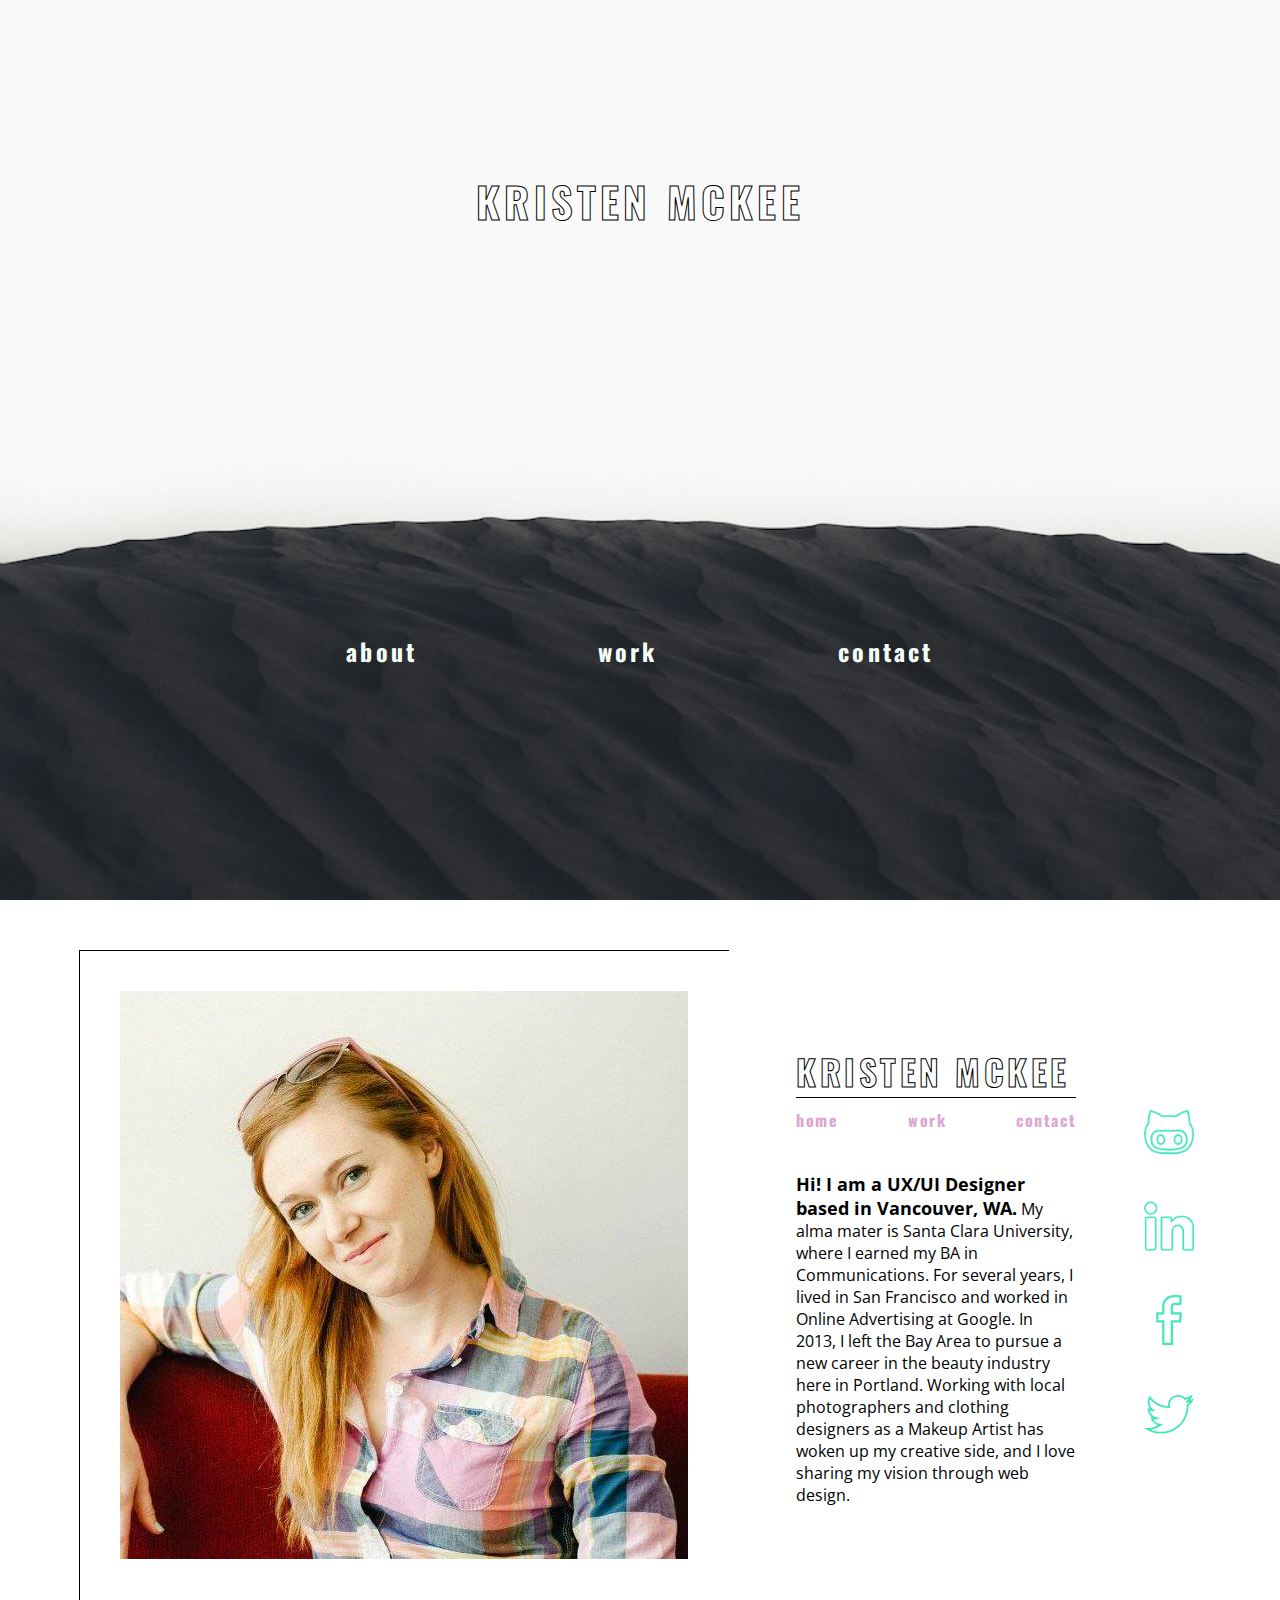
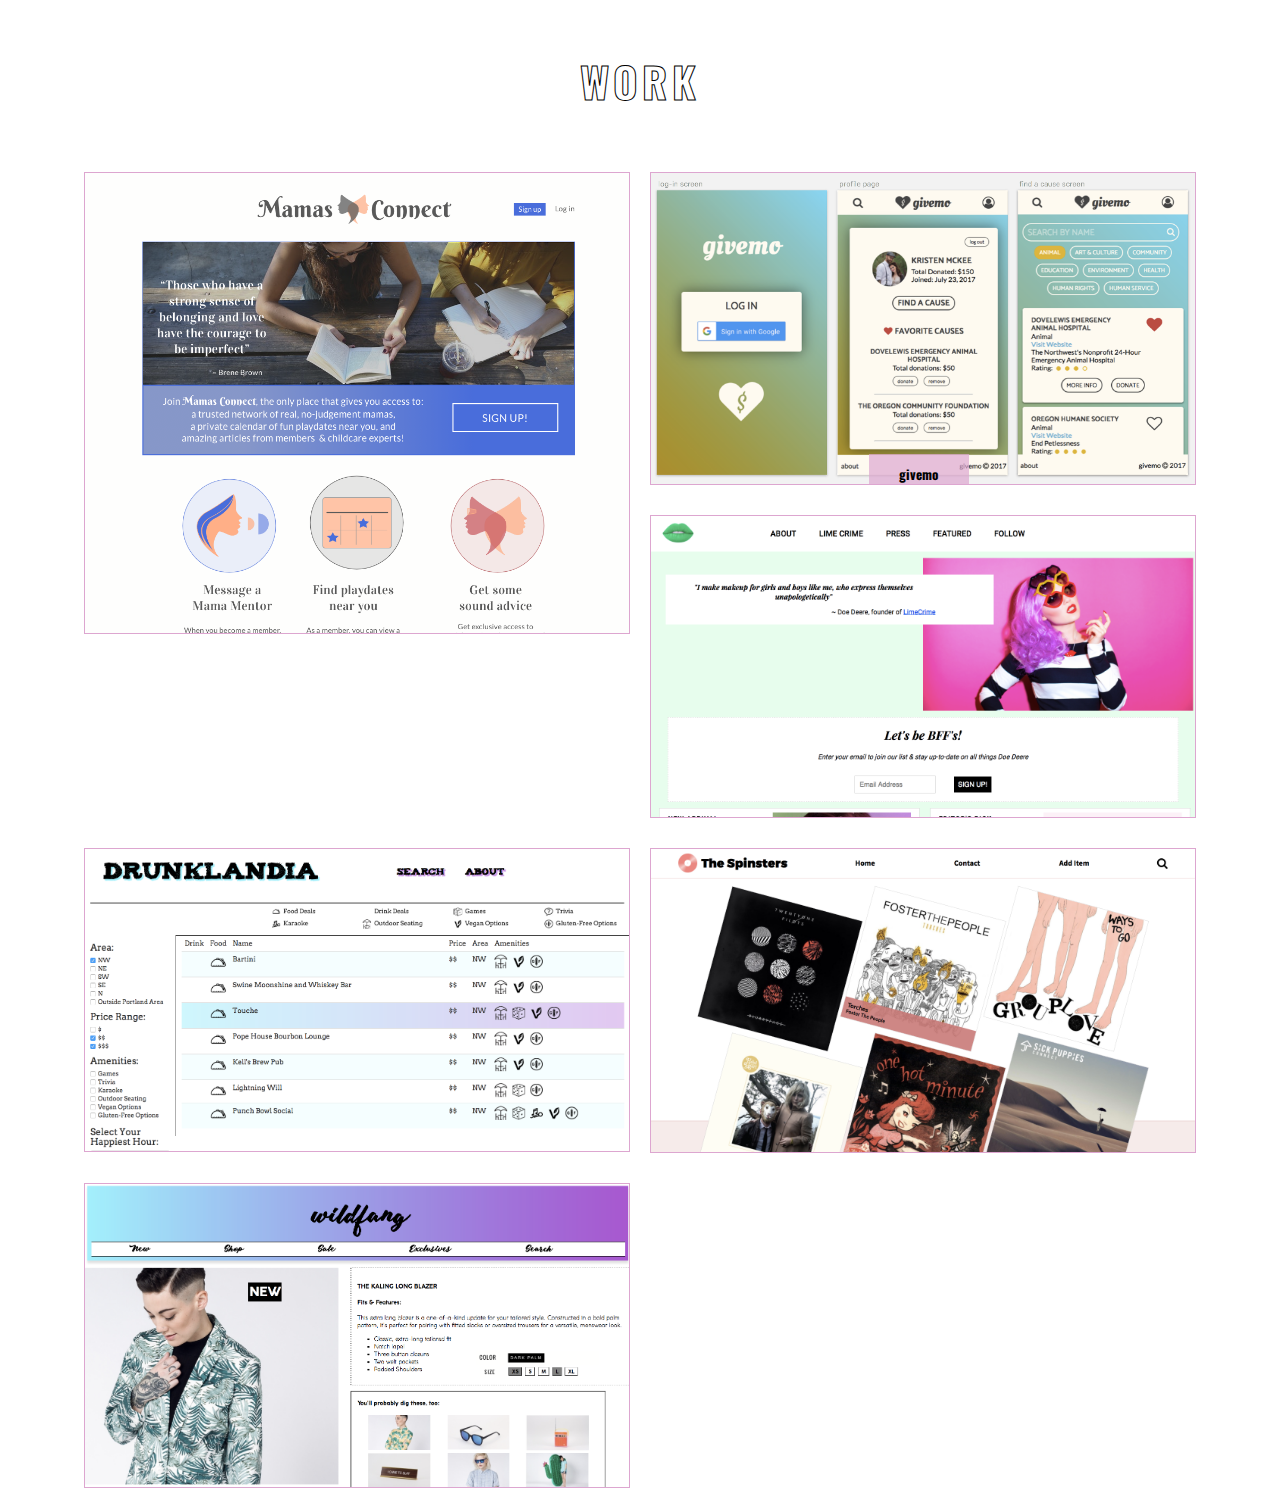
==== index.html @ f84fd9f2 "finish styling home and about pages" ====
<!DOCTYPE html>
<html>
  <head>
    <meta charset="utf-8">
    <title>Design Portfolio by Kristen McKee</title>
    <link href="https://fonts.googleapis.com/css?family=Open+Sans:300,400,700|Oswald:300,400,700" rel="stylesheet">
    <link rel="stylesheet" href="css/output.css" type="text/css" />
    <script src="js/jquery-3.2.1.js"></script>
    <script src="js/scripts.js"></script>
  </head>
  <body>
    <header>
      <h1><a href="top">Kristen McKee</a></h1>
      <div class="navbar">
        <ul>
          <li><h2><a href="#top">about</a></h2></li>
          <li><h2><a href="#middle">work</a></h2></li>
          <li><h2><a href="#bottom">contact</a></h2></li>
        </ul>
      </div>
    </header>
    <div id="top" class="about">
      <div class="profile-image">
        <img src="img/profile-google.jpg" alt="photo of kristen mckee">
        <!-- <div class="title">
          <h3>Front-end Developer &amp; Web Designer</h3>
          <img src="img/location.png" alt="location icon">
          <h3>Porland, OR</h3>
        </div> -->
      </div>
      <div class="about-info">
        <h2>Kristen McKee</h2>
        <div class="links">
          <ul>
            <li><h4>home</h4></li>
            <li><h4><a href="#middle">work</a></h4></li>
            <li><h4><a href="#bottom">contact</a></h4></li>
          </ul>
        </div>
        <p><span id="intro">Hi! I am a UX/UI Designer based in Vancouver, WA.</span> My alma mater is Santa Clara University, where I earned my BA in Communications. For several years, I lived in San Francisco and worked in Online Advertising at Google. In 2013, I left the Bay Area to pursue a new career in the beauty industry here in Portland. Working with local photographers and clothing designers as a Makeup Artist has woken up my creative side, and I love sharing my vision through web design.</p>
      </div>
      <div class="social-icons">
        <a href="https://github.com/kristendynamite"><img src="img/github.png" alt="github icon"></a>
        <a href="https://linkedin.com/in/kristendynamite"><img src="img/linkedin.png" alt="linkedin icon"></a>
        <a href="https://www.facebook.com/KristenAMcKee"><img src="img/facebook.svg" alt="facebook icon">
        <a href="https://twitter.com/kristendynamite"><img src="img/twitter.svg" alt="twitter icon">
      </div>
    </div>

    <div id="middle" class="work">
      <h2><a href="#">Work</a></h2>
      <div class="cards">
        <div class="card mc">
          <div class="card-image">
            <img src="img/mc-home-notloggedin.png" alt="">
          </div>
          <div class="card-tags">
          </div>
          <!-- <div class="card-header">
            Mamas Connect
          </div>
          <div class="card-copy">
            <p>Design for a website that connects moms in Portland and allows them to message, access calendars, and read blog posts</p>
          </div> -->
        </div>
        <div class="card">
          <div class="card-image">
            <img src="img/givemo-mobile-app.png" alt="">
          </div>
          <div class="card-header">
            <h5>givemo<h5>
          </div>
          <!-- <div class="card-copy">
            <p>An app that allows users to find causes, favorite them, and donate to them quickly and easily</p>
          </div> -->
        </div>
        <div class="card">
          <div class="card-image">
            <img src="img/portfolio-3.png" alt="">
          </div>
          <!-- <div class="card-header">
            Tribute Page
          </div>
          <div class="card-copy">
            <p>Fan page to entrepreneur, Doe Deere. Independent project to practice sass mixins and variables, bourbon, and neat grid</p>
          </div> -->
        </div>

        <div class="card">
          <div class="card-image">
            <img src="img/portfolio-1.png" alt="">
          </div>
          <!-- <div class="card-header">
            Drunklandia
          </div>
          <div class="card-copy">
            <p>Search app that allows Portland locals to find happy hours nearby. Relies on javascript and jquery to allow use to search and filter.</p>
          </div> -->
        </div>
        <div class="card">
          <div class="card-image">
            <img src="img/portfolio-4.png" alt="">
          </div>
          <!-- <div class="card-header">
            Spinsters
          </div>
          <div class="card-copy">
            <p>Album art submission app that practices transforms and animations, javascript, and jquery</p>
          </div> -->
        </div>

        <div class="card">
          <div class="card-image">
            <img src="img/portfolio-5.png" alt="">
          </div>
          <!-- <div class="card-header">
            Wildfang
          </div>
          <div class="card-copy">
            <p>Product page for local clothing company, using absolute/relative positioning, floats, and tables</p>
          </div> -->
        </div>
      </div>
    </div>
  </body>
</html>
---- css/output.css ----
* {
  margin: 0;
  padding: 0;
  box-sizing: border-box; }
  *:after {
    box-sizing: border-box; }
  *:before {
    box-sizing: border-box; }

html, body, .container {
  height: 100%; }

@font-face {
  font-family: 'Red Moon Rising';
  src: url("../fonts/Red-Moon-Rising-3.0tf"); }
h1, h2, h4, h5 {
  font-family: "Oswald", sans-serif; }

h3, p {
  font-family: "Open Sans", sans-serif; }

header {
  background-image: url(../img/sands.jpg);
  background-repeat: no-repeat;
  background-size: cover;
  height: 100vh;
  background-attachment: fixed;
  background-position: center;
  margin: 0;
  display: flex;
  flex-direction: column;
  justify-content: center;
  justify-content: space-around; }
  header h1 {
    align-self: center;
    margin: 0 auto;
    text-align: center;
    color: white;
    -webkit-text-stroke: 1px black;
    -webkit-text-fill-color: white;
    letter-spacing: .1em;
    font-size: 42px;
    text-transform: uppercase; }
    header h1 :hover {
      cursor: pointer;
      -webkit-text-stroke: 2px #47e5bc;
      letter-spacing: .4em;
      transition: ease-in-out 0.5s; }
  header a {
    text-decoration: none;
    color: inherit; }
  header .navbar {
    height: 160px;
    width: 60%;
    margin: 0 auto; }
    header .navbar ul {
      height: 100%;
      list-style: none;
      display: flex;
      align-items: center;
      justify-content: center;
      justify-content: space-around;
      flex-direction: row; }
      header .navbar ul li {
        display: inline-block;
        letter-spacing: .2em;
        position: relative;
        padding: 5px;
        color: mintcream;
        cursor: pointer; }
        header .navbar ul li::before, header .navbar ul li::after {
          position: absolute;
          opacity: 0;
          width: 0%;
          height: 2px;
          content: '';
          background: linear-gradient(to right, turquoise, silver, mistyrose, hotpink);
          transition: all 0.3s; }
        header .navbar ul li::before {
          left: 0px;
          top: 2px; }
        header .navbar ul li::after {
          right: 0px;
          bottom: 0px; }
        header .navbar ul li:hover::before, header .navbar ul li:hover::after {
          opacity: 1;
          width: 100%; }
      header .navbar ul a {
        text-decoration: none;
        color: inherit; }

.about {
  margin-top: 50px;
  display: flex;
  flex-direction: row;
  justify-content: space-around;
  align-items: center; }
  .about .profile-image {
    position: relative;
    margin-left: 50px;
    border-top: 1px solid black;
    border-left: 1px solid black;
    width: 650px;
    height: 650px; }
    .about .profile-image img {
      position: relative;
      left: 40px;
      top: 40px;
      z-index: -1; }
    .about .profile-image .title {
      width: 500px;
      height: 130px;
      background-color: rgba(71, 229, 188, 0.5);
      margin-left: 220px;
      margin-top: -30px;
      display: flex; }
      .about .profile-image .title :first-of-type {
        margin-left: -40px; }
      .about .profile-image .title h3 {
        color: white;
        font-size: 18px;
        font-weight: bold;
        padding-left: 15px;
        padding-top: 15px; }
      .about .profile-image .title img {
        height: 40px; }
  .about .about-info {
    width: 300px;
    padding: 10px; }
    .about .about-info h2 {
      border-bottom: solid 1px black;
      color: white;
      -webkit-text-stroke: 1px black;
      -webkit-text-fill-color: white;
      letter-spacing: .1em;
      font-size: 35px;
      text-transform: uppercase;
      letter-spacing: .1em; }
      .about .about-info h2 :hover {
        cursor: pointer;
        -webkit-text-stroke: 2px #47e5bc;
        letter-spacing: .4em;
        transition: ease-in-out 0.5s; }
      .about .about-info h2 :hover {
        cursor: pointer;
        letter-spacing: .3em;
        transition: ease-in .3s; }
    .about .about-info .links {
      margin: 0 auto; }
      .about .about-info .links ul {
        list-style: none;
        display: flex;
        align-items: flex-start;
        justify-content: center;
        justify-content: space-between;
        flex-direction: row; }
        .about .about-info .links ul li {
          display: inline-block;
          margin: 10px 0;
          letter-spacing: .1em;
          color: #dda6d0;
          position: relative;
          cursor: pointer; }
          .about .about-info .links ul li :hover {
            background-color: #ffe8d1; }
        .about .about-info .links ul a {
          text-decoration: none;
          color: inherit; }
    .about .about-info p {
      margin-top: 30px;
      font-size: 16px; }
      .about .about-info p #intro {
        font-weight: bold;
        font-size: 18px; }

.social-icons {
  display: flex;
  flex-direction: column; }
  .social-icons img {
    width: 50px;
    margin: 20px 0; }

.work {
  display: flex;
  flex-direction: column;
  position: relative;
  background-image: url(../img/sand.jpg);
  background-repeat: no-repeat;
  background-position: center;
  background-size: cover;
  background-attachment: fixed;
  padding-top: 50px;
  padding-bottom: 50px;
  height: 1200px; }
  .work h2 {
    align-self: center;
    margin: 0 auto;
    text-align: center;
    font-size: 42px;
    text-transform: uppercase;
    color: white;
    -webkit-text-stroke: 1px black;
    -webkit-text-fill-color: white;
    letter-spacing: .1em; }
    .work h2 :hover {
      cursor: pointer;
      -webkit-text-stroke: 2px #47e5bc;
      letter-spacing: .4em;
      transition: ease-in-out 0.5s; }
    .work h2 a {
      text-decoration: none;
      color: inherit;
      -webkit-text-stroke: 1px black;
      -webkit-text-fill-color: white; }

.cards {
  width: 90%;
  margin: 30px auto 0; }
  .cards::after {
    clear: both;
    content: "";
    display: block; }
  .cards .card {
    position: relative;
    min-height: 250px;
    max-height: 465px;
    overflow: hidden;
    margin-top: 30px;
    border: 1px solid #dda6d0;
    width: calc(100% - 40px);
    float: left;
    margin-left: 20px; }
    @media screen and (min-width: 768px) {
      .cards .card {
        width: calc(50% - 30px);
        float: left;
        margin-left: 20px; } }
    @media screen and (min-width: 992px) {
      .cards .card {
        width: calc(50% - 30px);
        float: left;
        margin-left: 20px; } }
    .cards .card .card-image img {
      width: 100%;
      display: block; }
    .cards .card .card-header {
      width: 100px;
      padding: 10px 0;
      background-color: rgba(221, 166, 208, 0.7);
      position: absolute;
      bottom: -10px;
      left: 40%; }
      .cards .card .card-header h5 {
        text-align: center; }
  .cards .mc {
    height: 462px; }

/*# sourceMappingURL=output.css.map */
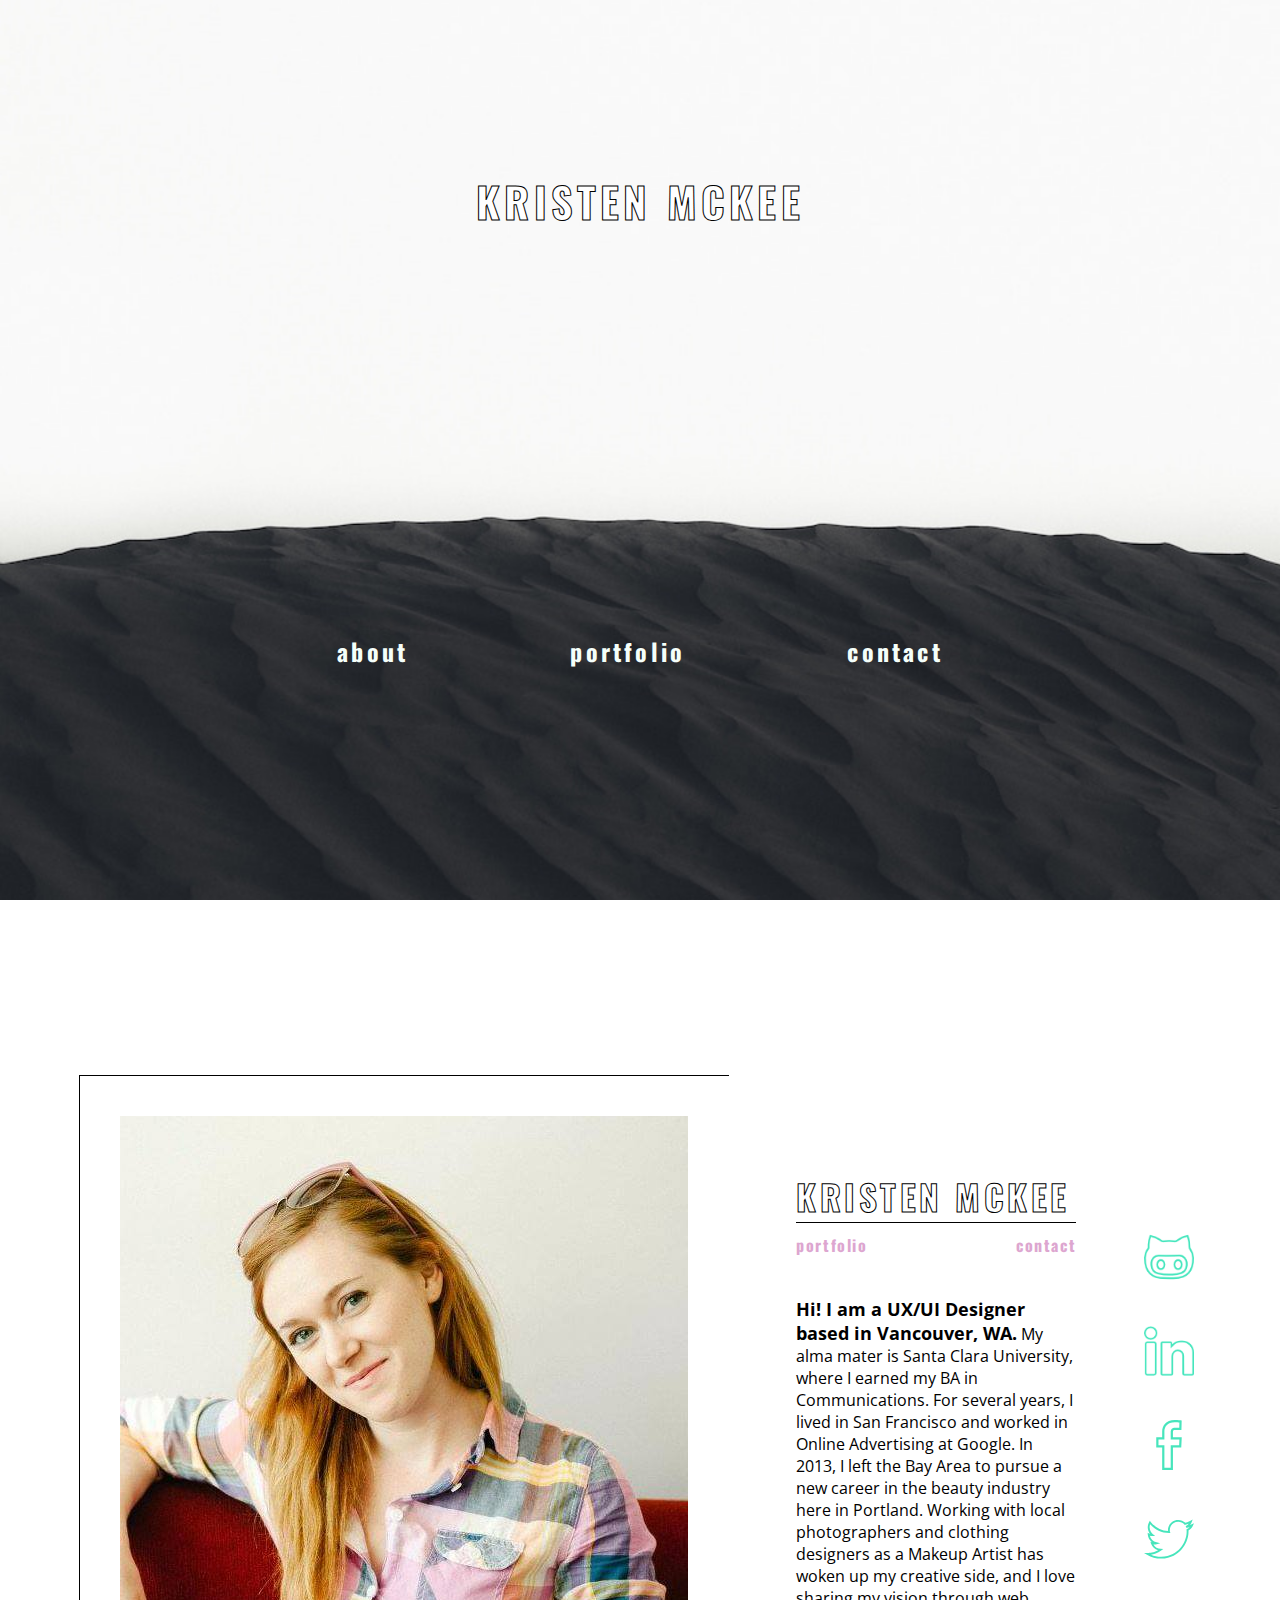
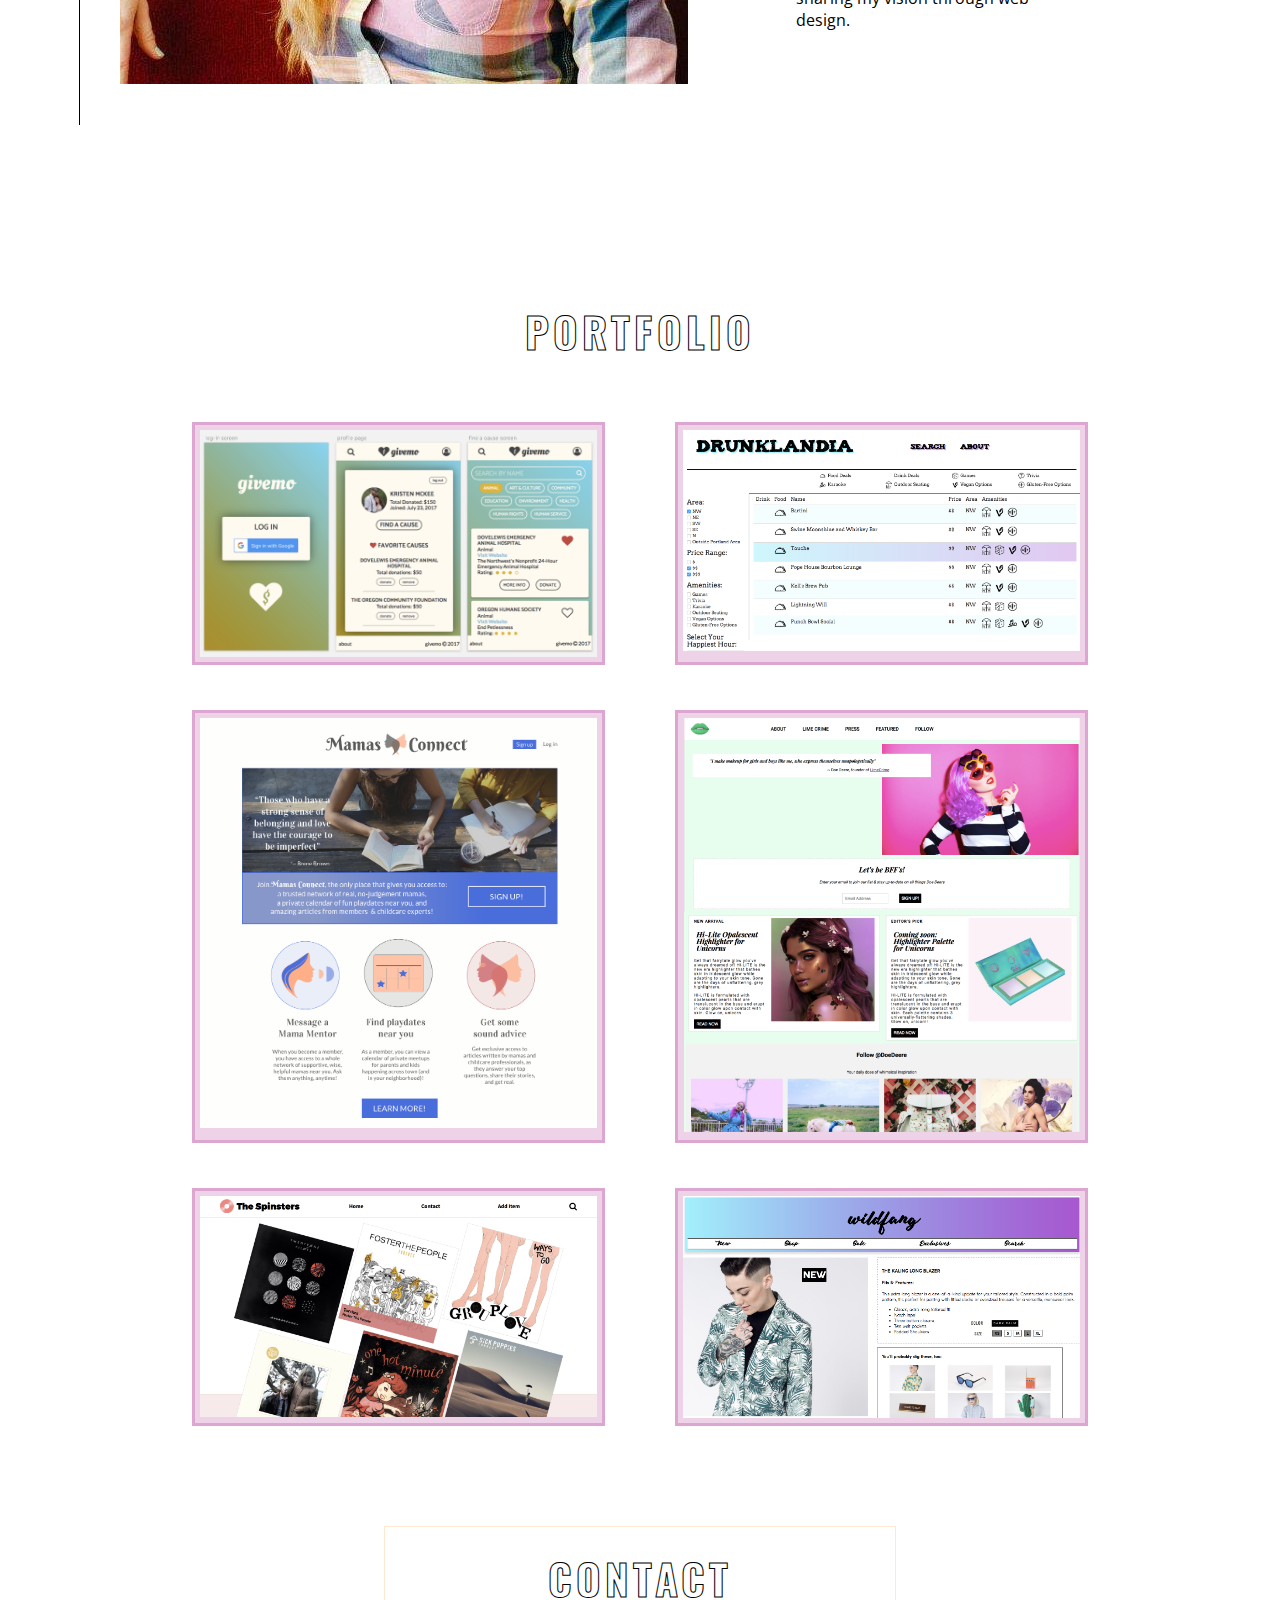
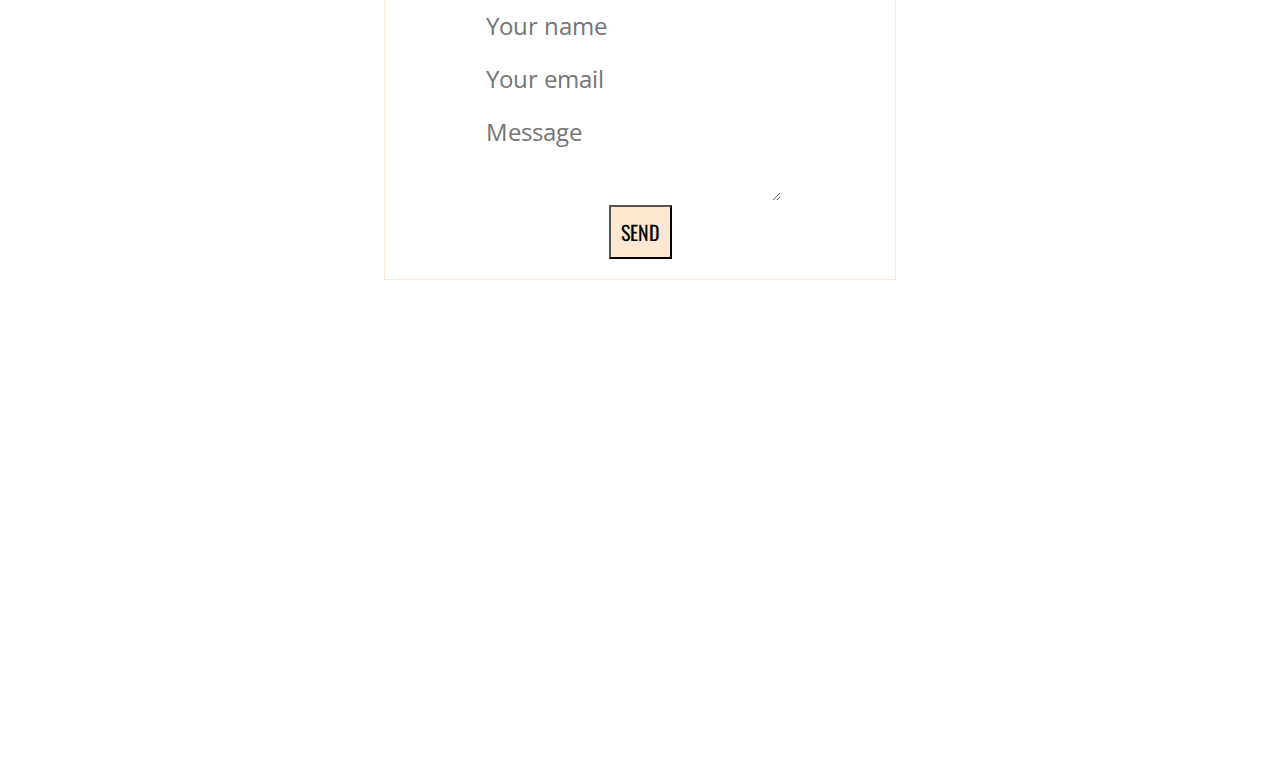
==== commit b1a8796f: "add contact form" ====
--- a/index.html
+++ b/index.html
@@ -14,7 +14,7 @@
       <div class="navbar">
         <ul>
           <li><h2><a href="#top">about</a></h2></li>
-          <li><h2><a href="#middle">work</a></h2></li>
+          <li><h2><a href="#middle">portfolio</a></h2></li>
           <li><h2><a href="#bottom">contact</a></h2></li>
         </ul>
       </div>
@@ -32,8 +32,8 @@
         <h2>Kristen McKee</h2>
         <div class="links">
           <ul>
-            <li><h4>home</h4></li>
-            <li><h4><a href="#middle">work</a></h4></li>
+            <!-- <li><h4>home</h4></li> -->
+            <li><h4><a href="#middle">portfolio</a></h4></li>
             <li><h4><a href="#bottom">contact</a></h4></li>
           </ul>
         </div>
@@ -48,9 +48,31 @@
     </div>
 
     <div id="middle" class="work">
-      <h2><a href="#">Work</a></h2>
+      <h2><a href="#">Portfolio</a></h2>
       <div class="cards">
-        <div class="card mc">
+
+        <div class="card card-1">
+          <div class="card-image">
+            <img src="img/givemo-mobile-app.png" alt="">
+          </div>
+          <!-- <div class="card-copy">
+            <p>An app that allows users to find causes, favorite them, and donate to them quickly and easily</p>
+          </div> -->
+        </div>
+
+        <div class="card card-2">
+          <div class="card-image">
+            <img src="img/portfolio-1.png" alt="">
+          </div>
+          <!-- <div class="card-header">
+            Drunklandia
+          </div>
+          <div class="card-copy">
+            <p>Search app that allows Portland locals to find happy hours nearby. Relies on javascript and jquery to allow use to search and filter.</p>
+          </div> -->
+        </div>
+
+        <div class="card card-3">
           <div class="card-image">
             <img src="img/mc-home-notloggedin.png" alt="">
           </div>
@@ -63,20 +85,10 @@
             <p>Design for a website that connects moms in Portland and allows them to message, access calendars, and read blog posts</p>
           </div> -->
         </div>
-        <div class="card">
+
+        <div class="card card-4">
           <div class="card-image">
-            <img src="img/givemo-mobile-app.png" alt="">
-          </div>
-          <div class="card-header">
-            <h5>givemo<h5>
-          </div>
-          <!-- <div class="card-copy">
-            <p>An app that allows users to find causes, favorite them, and donate to them quickly and easily</p>
-          </div> -->
-        </div>
-        <div class="card">
-          <div class="card-image">
-            <img src="img/portfolio-3.png" alt="">
+            <img src="img/portfolio-6.png" alt="">
           </div>
           <!-- <div class="card-header">
             Tribute Page
@@ -86,18 +98,7 @@
           </div> -->
         </div>
 
-        <div class="card">
-          <div class="card-image">
-            <img src="img/portfolio-1.png" alt="">
-          </div>
-          <!-- <div class="card-header">
-            Drunklandia
-          </div>
-          <div class="card-copy">
-            <p>Search app that allows Portland locals to find happy hours nearby. Relies on javascript and jquery to allow use to search and filter.</p>
-          </div> -->
-        </div>
-        <div class="card">
+        <div class="card card-5">
           <div class="card-image">
             <img src="img/portfolio-4.png" alt="">
           </div>
@@ -109,7 +110,7 @@
           </div> -->
         </div>
 
-        <div class="card">
+        <div class="card card-6">
           <div class="card-image">
             <img src="img/portfolio-5.png" alt="">
           </div>
@@ -122,5 +123,16 @@
         </div>
       </div>
     </div>
+    <div id="bottom" class="contact">
+      <div class="form">
+        <h1>Contact</h1>
+        <form action="https://formspree.io/kristen.dynamite@gmail.com" method="POST">
+          <input type="text" name="Submitter" value="" placeholder="Your name"><br>
+          <input type="email" name="_replyto" value="" placeholder="Your email"><br>
+          <textarea name="Message" placeholder="Message"></textarea><br>
+          <center><button type="submit" class="form-button">Send</button></center>
+        </form>
+      </div>
+    </div>
   </body>
 </html>
--- a/css/output.css
+++ b/css/output.css
@@ -35,6 +35,7 @@
     align-self: center;
     margin: 0 auto;
     text-align: center;
+    text-transform: uppercase;
     color: white;
     -webkit-text-stroke: 1px black;
     -webkit-text-fill-color: white;
@@ -94,7 +95,8 @@
   display: flex;
   flex-direction: row;
   justify-content: space-around;
-  align-items: center; }
+  align-items: center;
+  height: 100vh; }
   .about .profile-image {
     position: relative;
     margin-left: 50px;
@@ -129,6 +131,7 @@
     padding: 10px; }
     .about .about-info h2 {
       border-bottom: solid 1px black;
+      text-transform: uppercase;
       color: white;
       -webkit-text-stroke: 1px black;
       -webkit-text-fill-color: white;
@@ -190,8 +193,7 @@
   background-size: cover;
   background-attachment: fixed;
   padding-top: 50px;
-  padding-bottom: 50px;
-  height: 1200px; }
+  padding-bottom: 50px; }
   .work h2 {
     align-self: center;
     margin: 0 auto;
@@ -214,32 +216,20 @@
       -webkit-text-fill-color: white; }
 
 .cards {
-  width: 90%;
-  margin: 30px auto 0; }
-  .cards::after {
-    clear: both;
-    content: "";
-    display: block; }
+  width: 70%;
+  margin: 30px auto 0;
+  display: grid;
+  grid-template-columns: 1fr 1fr;
+  grid-template-rows: auto auto auto;
+  grid-gap: 15px 70px;
+  justify-items: center;
+  align-content: stretch; }
   .cards .card {
-    position: relative;
-    min-height: 250px;
-    max-height: 465px;
     overflow: hidden;
     margin-top: 30px;
-    border: 1px solid #dda6d0;
-    width: calc(100% - 40px);
-    float: left;
-    margin-left: 20px; }
-    @media screen and (min-width: 768px) {
-      .cards .card {
-        width: calc(50% - 30px);
-        float: left;
-        margin-left: 20px; } }
-    @media screen and (min-width: 992px) {
-      .cards .card {
-        width: calc(50% - 30px);
-        float: left;
-        margin-left: 20px; } }
+    padding: 5px;
+    background: rgba(221, 166, 208, 0.5);
+    border: 3px solid #dda6d0; }
     .cards .card .card-image img {
       width: 100%;
       display: block; }
@@ -250,9 +240,42 @@
       position: absolute;
       bottom: -10px;
       left: 40%; }
-      .cards .card .card-header h5 {
-        text-align: center; }
-  .cards .mc {
-    height: 462px; }
+
+.contact {
+  height: 100vh;
+  padding-top: 50px;
+  padding-bottom: 50px;
+  display: flex;
+  flex-direction: column;
+  align-items: center; }
+  .contact h1 {
+    text-transform: uppercase;
+    color: white;
+    -webkit-text-stroke: 1px black;
+    -webkit-text-fill-color: white;
+    letter-spacing: .1em;
+    font-size: 42px; }
+    .contact h1 :hover {
+      cursor: pointer;
+      -webkit-text-stroke: 2px #47e5bc;
+      letter-spacing: .4em;
+      transition: ease-in-out 0.5s; }
+  .contact .form {
+    border: solid 1px #ffe8d1;
+    display: grid;
+    justify-items: center;
+    width: 40%;
+    padding: 20px; }
+    .contact .form input, .contact .form textarea {
+      padding-bottom: 20px;
+      font-size: 24px;
+      border: none;
+      font-family: "Open Sans", sans-serif; }
+    .contact .form button {
+      font-family: "Oswald", sans-serif;
+      font-size: 20px;
+      text-transform: uppercase;
+      background: #ffe8d1;
+      padding: 10px; }
 
 /*# sourceMappingURL=output.css.map */
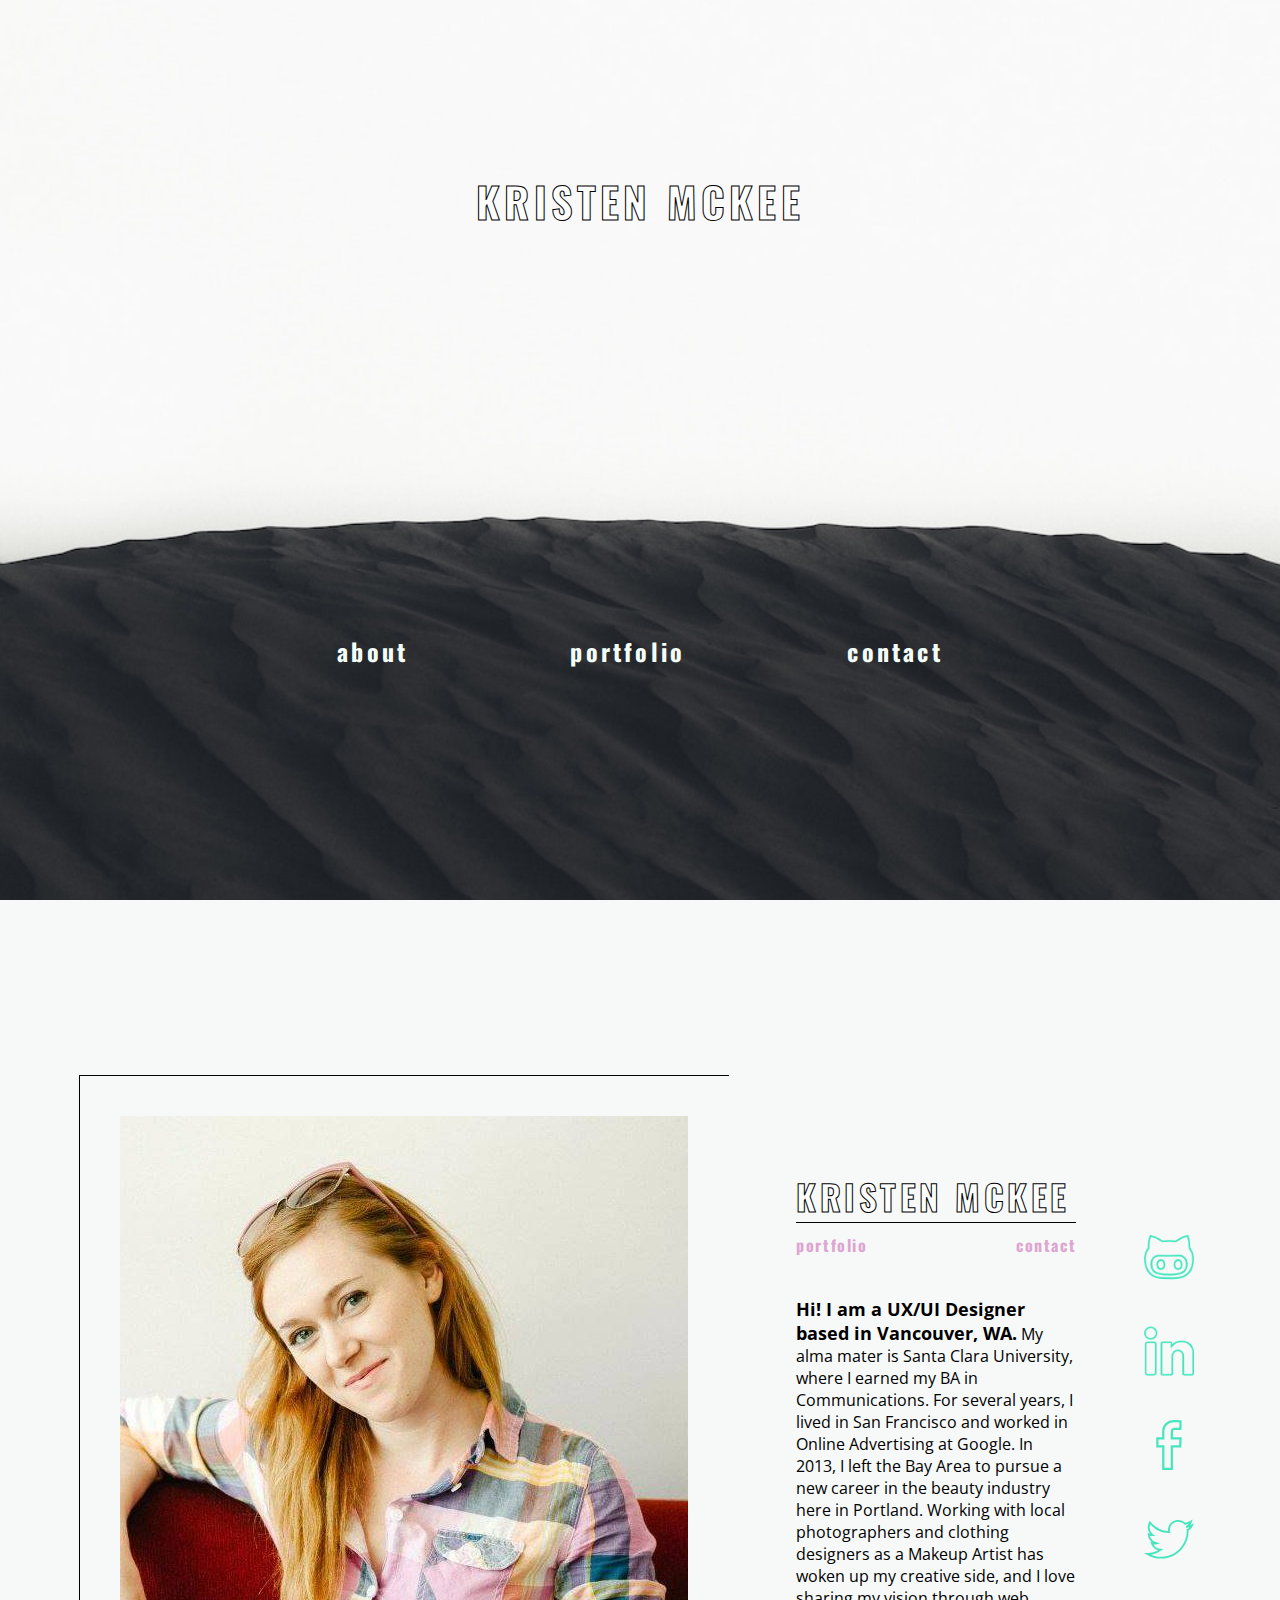
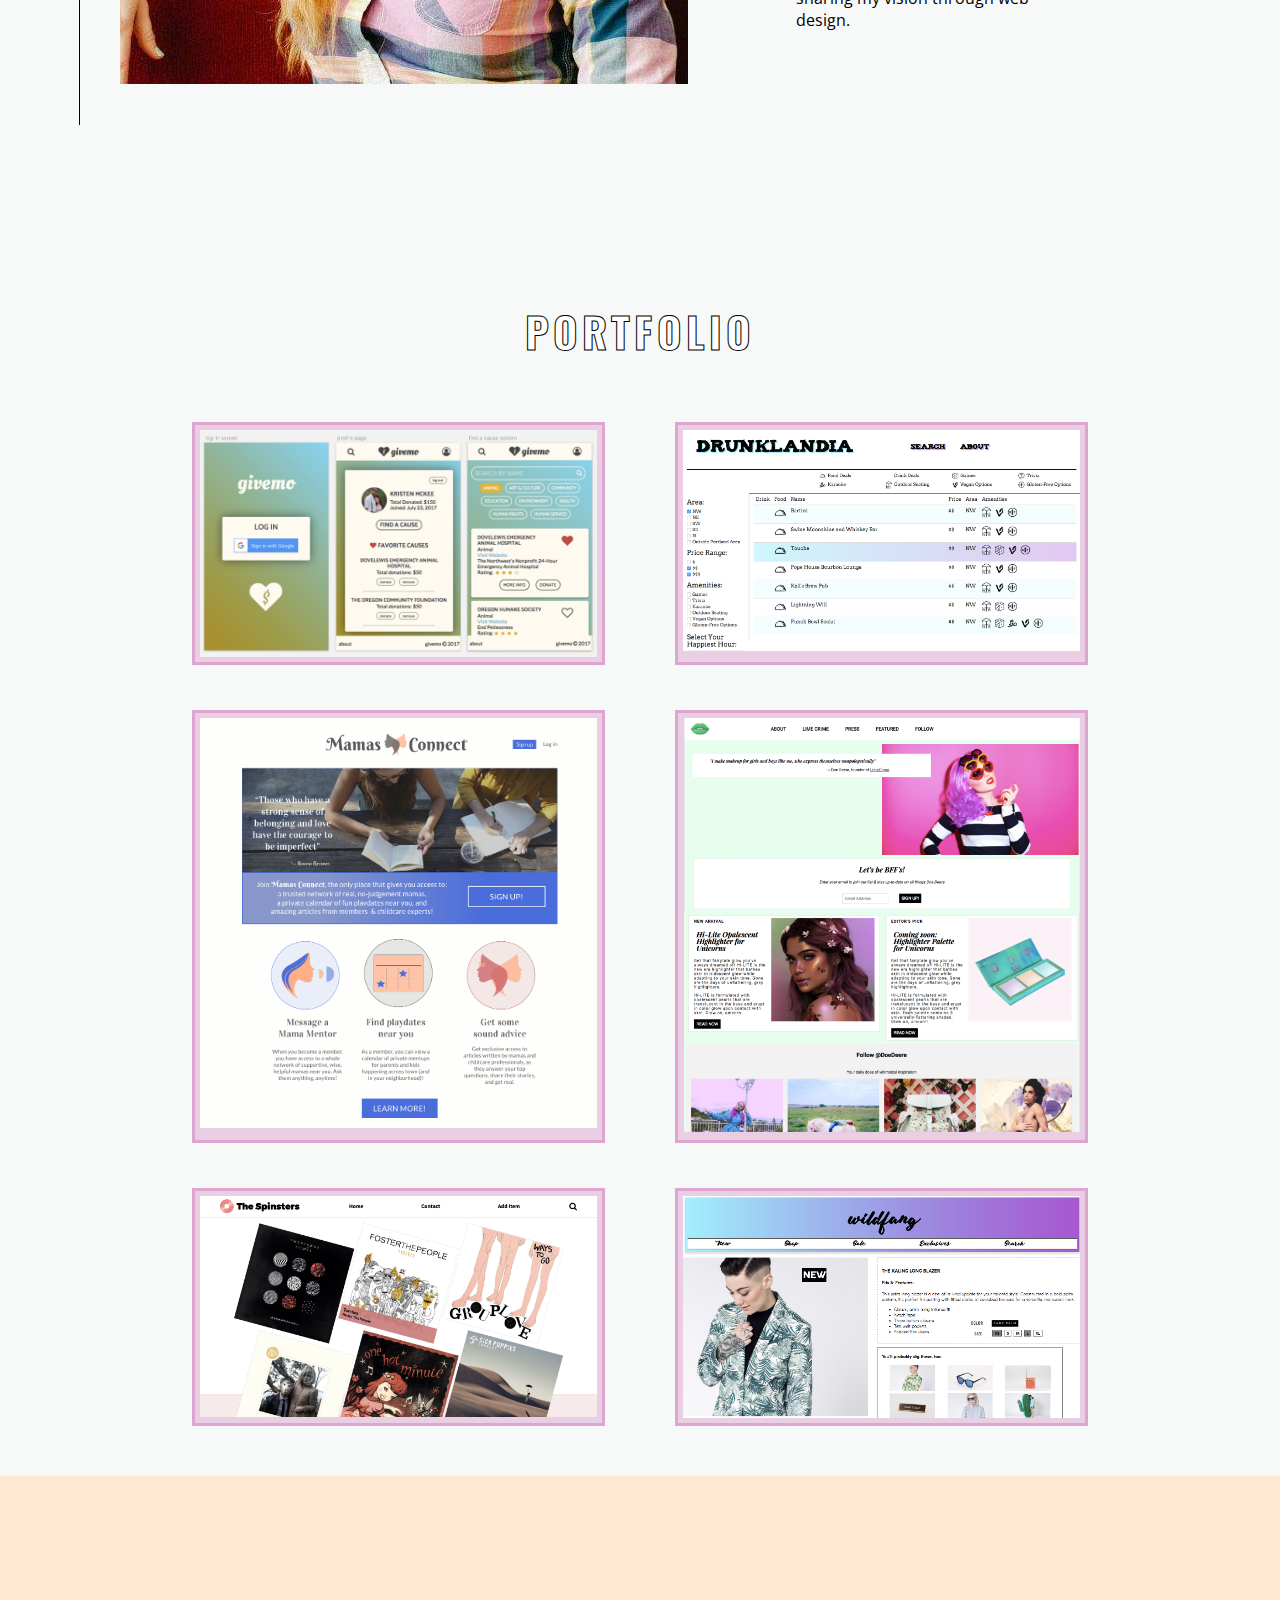
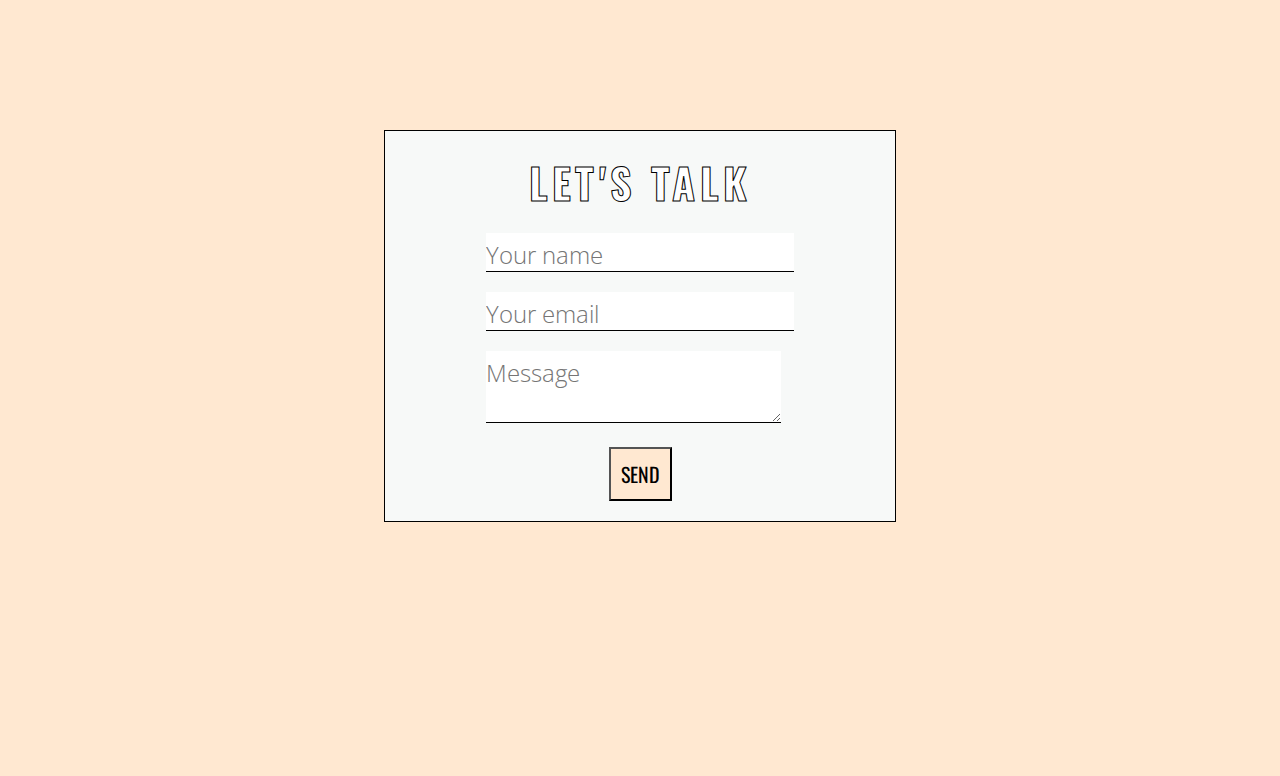
==== commit e4b8bae5: "add smooth scrolling and style contact form" ====
--- a/index.html
+++ b/index.html
@@ -22,11 +22,6 @@
     <div id="top" class="about">
       <div class="profile-image">
         <img src="img/profile-google.jpg" alt="photo of kristen mckee">
-        <!-- <div class="title">
-          <h3>Front-end Developer &amp; Web Designer</h3>
-          <img src="img/location.png" alt="location icon">
-          <h3>Porland, OR</h3>
-        </div> -->
       </div>
       <div class="about-info">
         <h2>Kristen McKee</h2>
@@ -125,7 +120,7 @@
     </div>
     <div id="bottom" class="contact">
       <div class="form">
-        <h1>Contact</h1>
+        <h1>Let's Talk</h1>
         <form action="https://formspree.io/kristen.dynamite@gmail.com" method="POST">
           <input type="text" name="Submitter" value="" placeholder="Your name"><br>
           <input type="email" name="_replyto" value="" placeholder="Your email"><br>
--- a/css/output.css
+++ b/css/output.css
@@ -8,7 +8,8 @@
     box-sizing: border-box; }
 
 html, body, .container {
-  height: 100%; }
+  height: 100%;
+  background-color: #f7f9f8; }
 
 @font-face {
   font-family: 'Red Moon Rising';
@@ -107,8 +108,9 @@
     .about .profile-image img {
       position: relative;
       left: 40px;
-      top: 40px;
-      z-index: -1; }
+      top: 40px; }
+      .about .profile-image img:hover {
+        opacity: 0.8; }
     .about .profile-image .title {
       width: 500px;
       height: 130px;
@@ -242,35 +244,42 @@
       left: 40%; }
 
 .contact {
+  background-color: #ffe8d1;
   height: 100vh;
   padding-top: 50px;
   padding-bottom: 50px;
   display: flex;
   flex-direction: column;
-  align-items: center; }
-  .contact h1 {
-    text-transform: uppercase;
-    color: white;
-    -webkit-text-stroke: 1px black;
-    -webkit-text-fill-color: white;
-    letter-spacing: .1em;
-    font-size: 42px; }
-    .contact h1 :hover {
-      cursor: pointer;
-      -webkit-text-stroke: 2px #47e5bc;
-      letter-spacing: .4em;
-      transition: ease-in-out 0.5s; }
+  align-items: center;
+  justify-content: center; }
   .contact .form {
-    border: solid 1px #ffe8d1;
+    background-color: #f7f9f8;
+    border: solid 1px black;
     display: grid;
     justify-items: center;
     width: 40%;
     padding: 20px; }
+    .contact .form h1 {
+      text-transform: uppercase;
+      color: white;
+      -webkit-text-stroke: 1px black;
+      -webkit-text-fill-color: white;
+      letter-spacing: .1em;
+      font-size: 42px;
+      margin-bottom: 20px; }
+      .contact .form h1 :hover {
+        cursor: pointer;
+        -webkit-text-stroke: 2px #47e5bc;
+        letter-spacing: .4em;
+        transition: ease-in-out 0.5s; }
     .contact .form input, .contact .form textarea {
-      padding-bottom: 20px;
+      padding-top: 5px;
+      margin-bottom: 20px;
       font-size: 24px;
+      font-weight: lighter;
       border: none;
-      font-family: "Open Sans", sans-serif; }
+      font-family: "Open Sans", sans-serif;
+      border-bottom: 1px solid black; }
     .contact .form button {
       font-family: "Oswald", sans-serif;
       font-size: 20px;
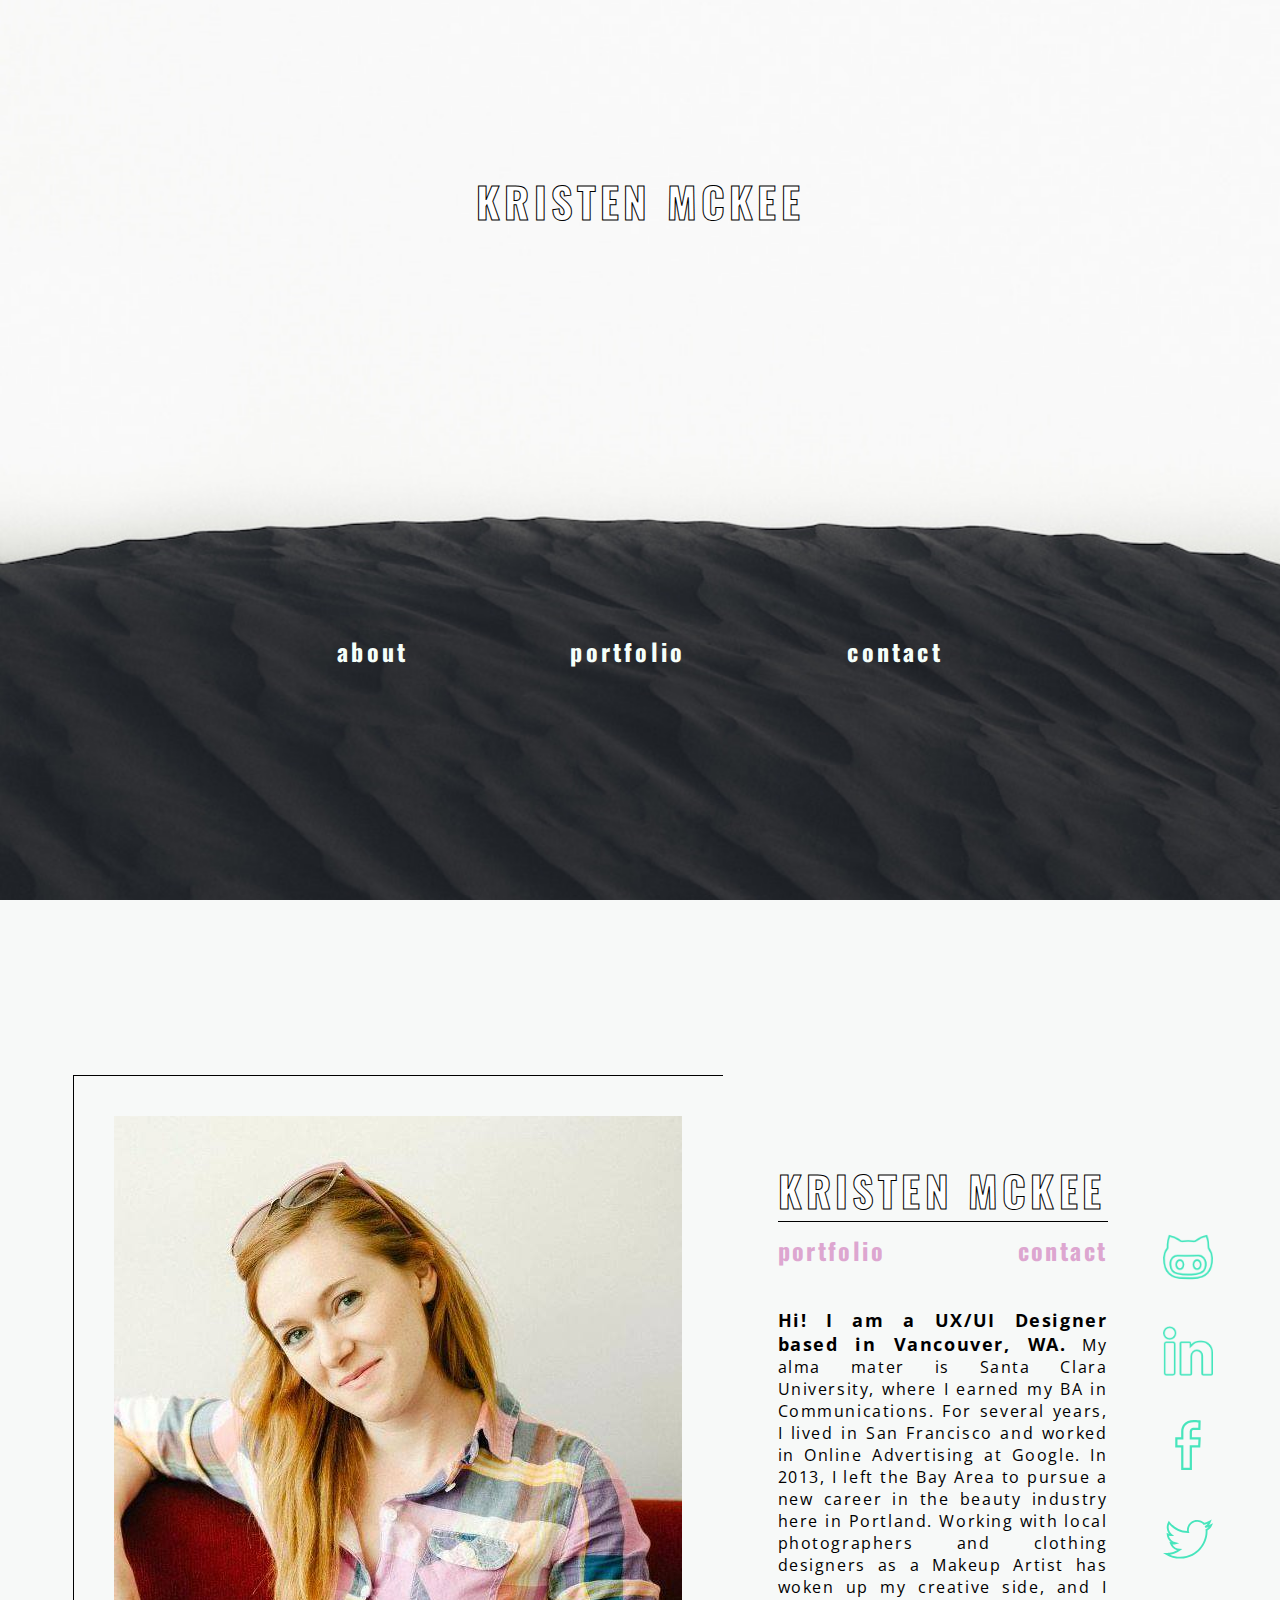
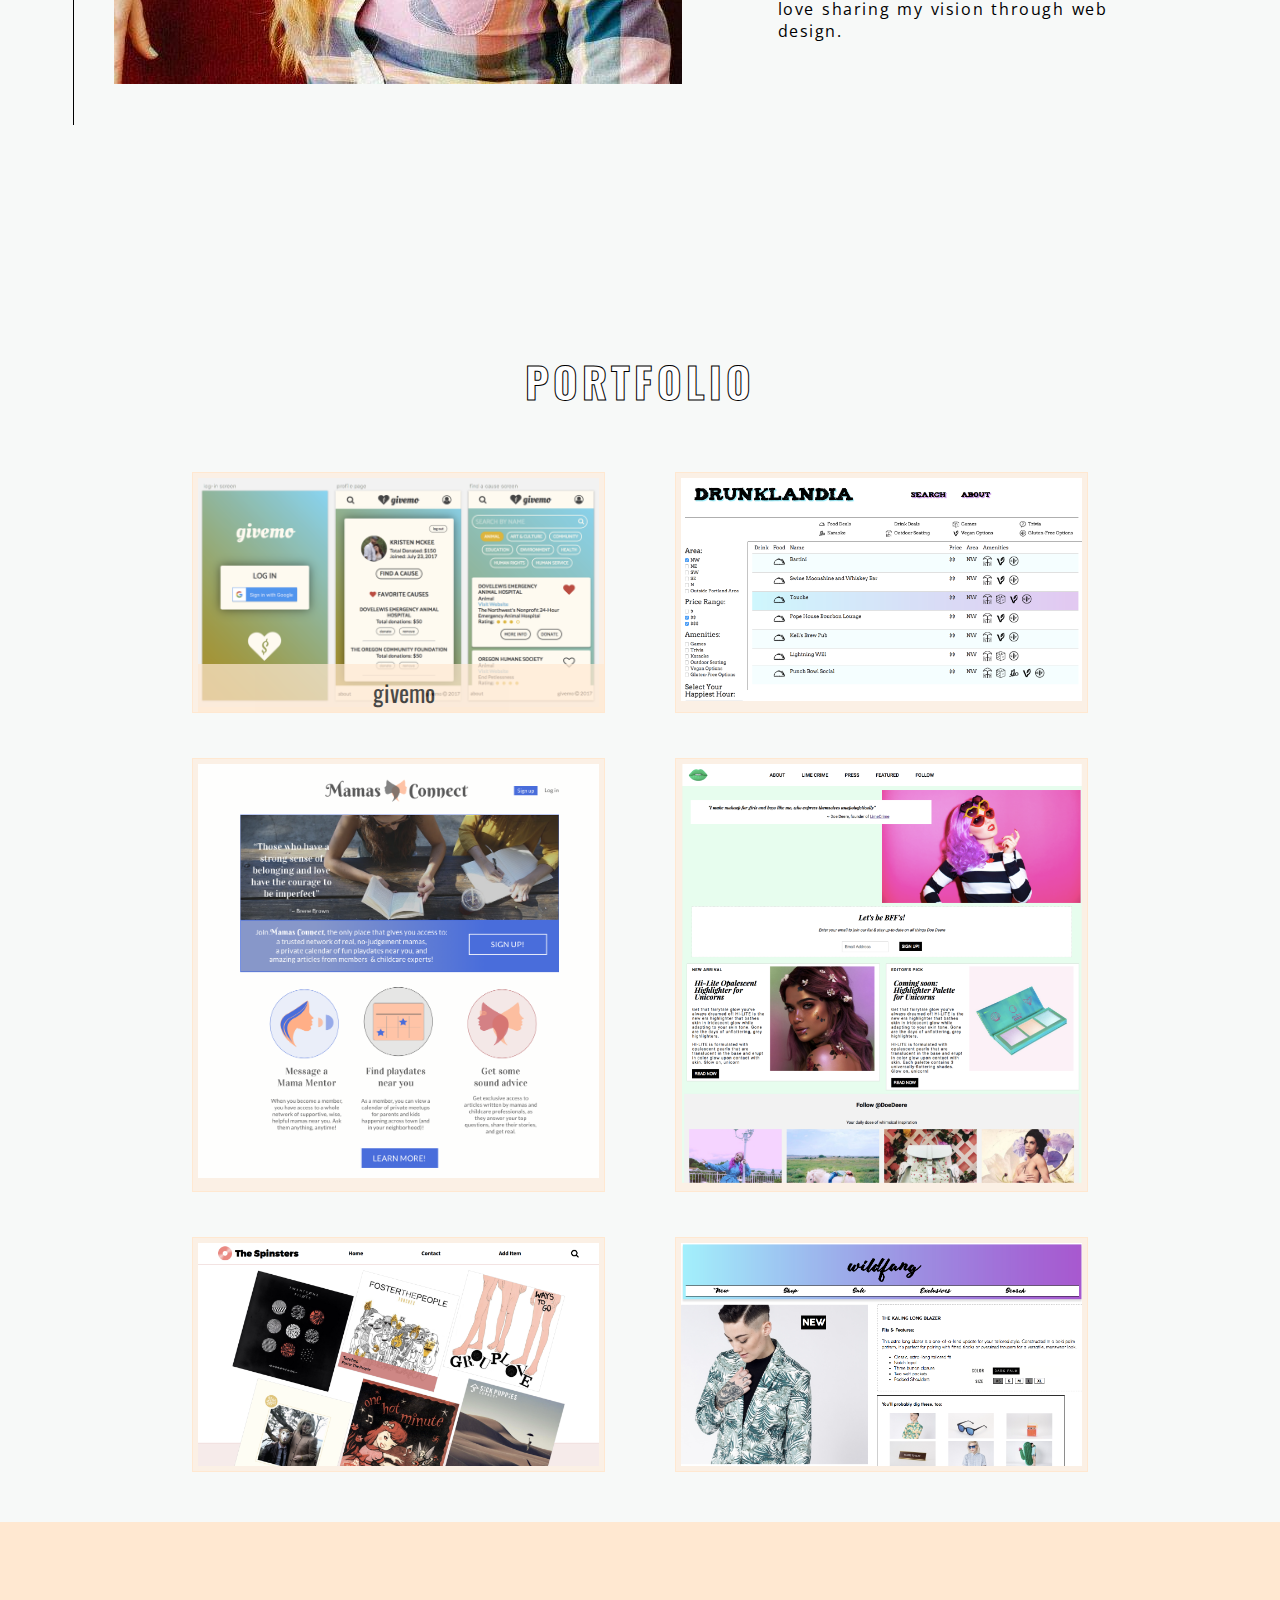
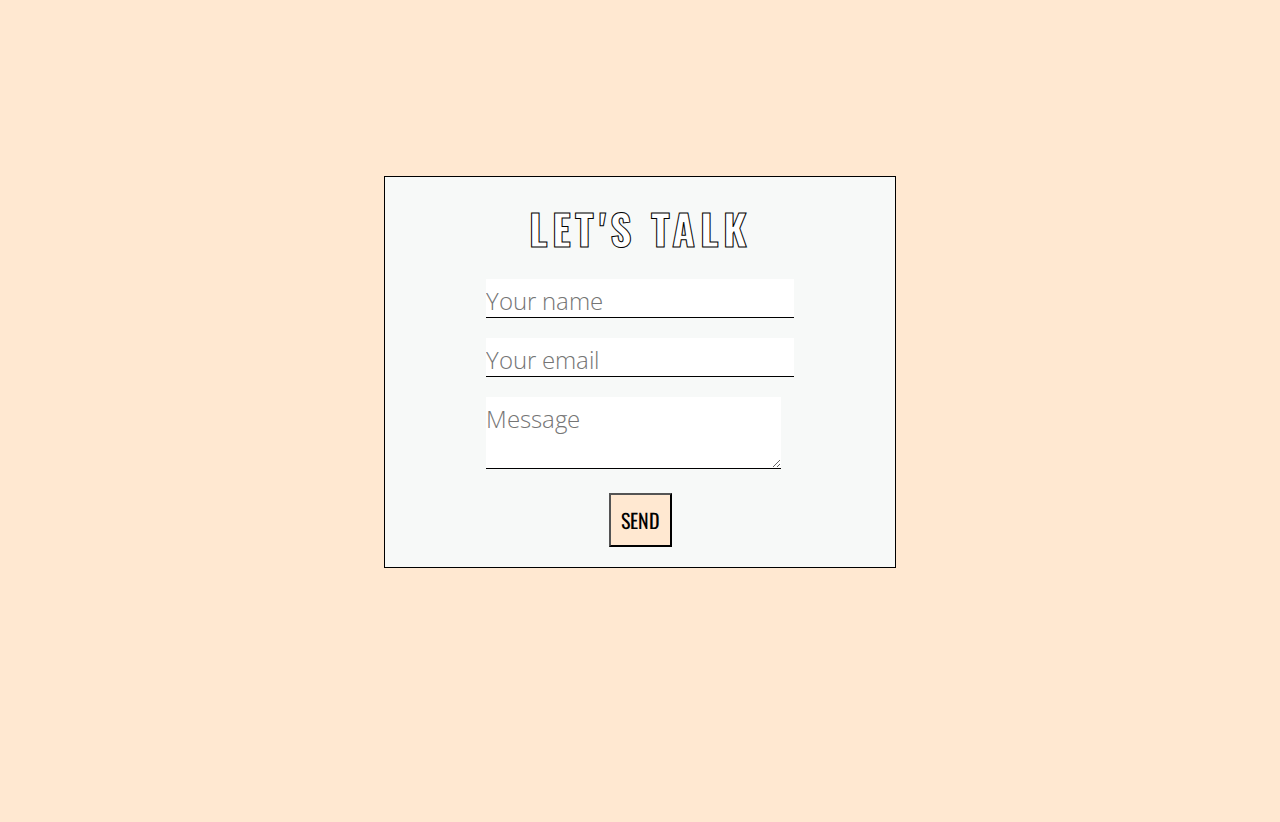
==== commit 0017f2ff: "add animation to givemo project card" ====
--- a/index.html
+++ b/index.html
@@ -10,7 +10,7 @@
   </head>
   <body>
     <header>
-      <h1><a href="top">Kristen McKee</a></h1>
+      <h1>Kristen McKee</h1>
       <div class="navbar">
         <ul>
           <li><h2><a href="#top">about</a></h2></li>
@@ -50,9 +50,17 @@
           <div class="card-image">
             <img src="img/givemo-mobile-app.png" alt="">
           </div>
-          <!-- <div class="card-copy">
-            <p>An app that allows users to find causes, favorite them, and donate to them quickly and easily</p>
-          </div> -->
+          <div class="card-info">
+            <div class="card-header">
+              <span>givemo</span><br>
+            </div>
+            <div class="card-copy">
+              <p>An app that allows users to find causes, favorite them, and donate to them quickly and easily</p>
+              <p>Technology used: AngularJS, Firebase, Sass, HTML</p>
+              <p>View in mobile app:</p>
+              <p>View in Github:</p>
+            </div>
+          </div>
         </div>
 
         <div class="card card-2">
--- a/css/output.css
+++ b/css/output.css
@@ -44,10 +44,7 @@
     font-size: 42px;
     text-transform: uppercase; }
     header h1 :hover {
-      cursor: pointer;
-      -webkit-text-stroke: 2px #47e5bc;
-      letter-spacing: .4em;
-      transition: ease-in-out 0.5s; }
+      text-shadow: 4px -4px 0 #ffe8d1, -4px 4px 0 #47e5bc; }
   header a {
     text-decoration: none;
     color: inherit; }
@@ -76,7 +73,7 @@
           width: 0%;
           height: 2px;
           content: '';
-          background: linear-gradient(to right, turquoise, silver, mistyrose, hotpink);
+          background: linear-gradient(to right, #47e5bc, silver, #ffe8d1, hotpink);
           transition: all 0.3s; }
         header .navbar ul li::before {
           left: 0px;
@@ -93,6 +90,7 @@
 
 .about {
   margin-top: 50px;
+  margin-bottom: 50px;
   display: flex;
   flex-direction: row;
   justify-content: space-around;
@@ -111,25 +109,8 @@
       top: 40px; }
       .about .profile-image img:hover {
         opacity: 0.8; }
-    .about .profile-image .title {
-      width: 500px;
-      height: 130px;
-      background-color: rgba(71, 229, 188, 0.5);
-      margin-left: 220px;
-      margin-top: -30px;
-      display: flex; }
-      .about .profile-image .title :first-of-type {
-        margin-left: -40px; }
-      .about .profile-image .title h3 {
-        color: white;
-        font-size: 18px;
-        font-weight: bold;
-        padding-left: 15px;
-        padding-top: 15px; }
-      .about .profile-image .title img {
-        height: 40px; }
   .about .about-info {
-    width: 300px;
+    width: 350px;
     padding: 10px; }
     .about .about-info h2 {
       border-bottom: solid 1px black;
@@ -138,18 +119,11 @@
       -webkit-text-stroke: 1px black;
       -webkit-text-fill-color: white;
       letter-spacing: .1em;
-      font-size: 35px;
+      font-size: 42px;
       text-transform: uppercase;
       letter-spacing: .1em; }
       .about .about-info h2 :hover {
-        cursor: pointer;
-        -webkit-text-stroke: 2px #47e5bc;
-        letter-spacing: .4em;
-        transition: ease-in-out 0.5s; }
-      .about .about-info h2 :hover {
-        cursor: pointer;
-        letter-spacing: .3em;
-        transition: ease-in .3s; }
+        text-shadow: 4px -4px 0 #ffe8d1, -4px 4px 0 #47e5bc; }
     .about .about-info .links {
       margin: 0 auto; }
       .about .about-info .links ul {
@@ -160,6 +134,7 @@
         justify-content: space-between;
         flex-direction: row; }
         .about .about-info .links ul li {
+          font-size: 24px;
           display: inline-block;
           margin: 10px 0;
           letter-spacing: .1em;
@@ -173,7 +148,9 @@
           color: inherit; }
     .about .about-info p {
       margin-top: 30px;
-      font-size: 16px; }
+      font-size: 16px;
+      text-align: justify;
+      letter-spacing: .1em; }
       .about .about-info p #intro {
         font-weight: bold;
         font-size: 18px; }
@@ -207,10 +184,7 @@
     -webkit-text-fill-color: white;
     letter-spacing: .1em; }
     .work h2 :hover {
-      cursor: pointer;
-      -webkit-text-stroke: 2px #47e5bc;
-      letter-spacing: .4em;
-      transition: ease-in-out 0.5s; }
+      text-shadow: 4px -4px 0 #ffe8d1, -4px 4px 0 #47e5bc; }
     .work h2 a {
       text-decoration: none;
       color: inherit;
@@ -230,18 +204,39 @@
     overflow: hidden;
     margin-top: 30px;
     padding: 5px;
-    background: rgba(221, 166, 208, 0.5);
-    border: 3px solid #dda6d0; }
+    background: rgba(255, 232, 209, 0.5);
+    border: 1px solid #ffe8d1;
+    position: relative; }
     .cards .card .card-image img {
       width: 100%;
+      height: 100%;
       display: block; }
-    .cards .card .card-header {
-      width: 100px;
-      padding: 10px 0;
-      background-color: rgba(221, 166, 208, 0.7);
+    .cards .card .card-info {
       position: absolute;
-      bottom: -10px;
-      left: 40%; }
+      top: 80%;
+      height: 100%;
+      width: 100%;
+      font-family: "Oswald", sans-serif;
+      color: lilac;
+      background-color: #ffe8d1;
+      opacity: 0.7;
+      -ms-transition: -ms-transform 0.75s;
+      -webkit-transition: transform 0.75s;
+      transition: transform 0.75s; }
+      .cards .card .card-info:hover {
+        -ms-transform: translateY(-80%);
+        -webkit-transform: translateY(-80%);
+        transform: translateY(-80%);
+        opacity: 1; }
+      .cards .card .card-info .card-header {
+        padding-top: 10px;
+        font-size: 24px;
+        height: 20%;
+        text-align: center; }
+      .cards .card .card-info .card-copy {
+        font-family: "Open Sans", sans-serif;
+        padding: 10px;
+        text-align: center; }
 
 .contact {
   background-color: #ffe8d1;
@@ -268,10 +263,7 @@
       font-size: 42px;
       margin-bottom: 20px; }
       .contact .form h1 :hover {
-        cursor: pointer;
-        -webkit-text-stroke: 2px #47e5bc;
-        letter-spacing: .4em;
-        transition: ease-in-out 0.5s; }
+        text-shadow: 4px -4px 0 #ffe8d1, -4px 4px 0 #47e5bc; }
     .contact .form input, .contact .form textarea {
       padding-top: 5px;
       margin-bottom: 20px;
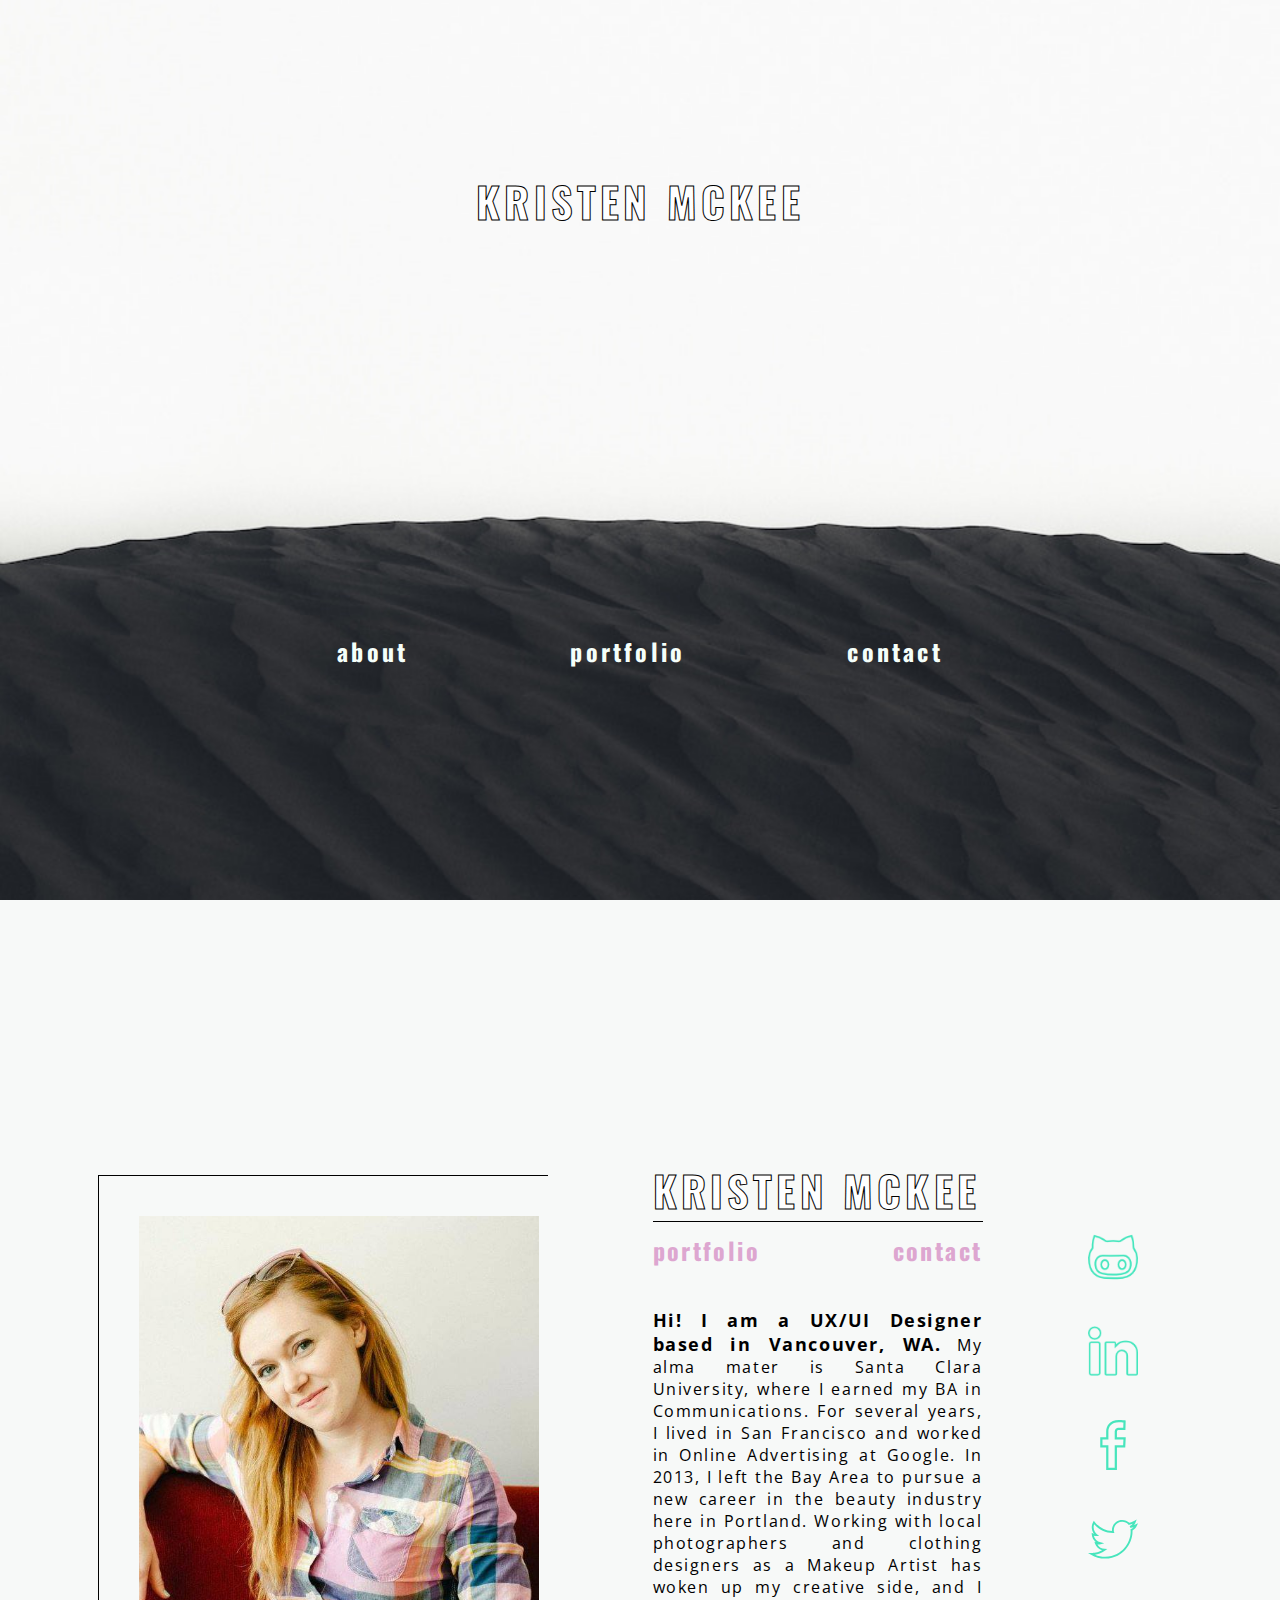
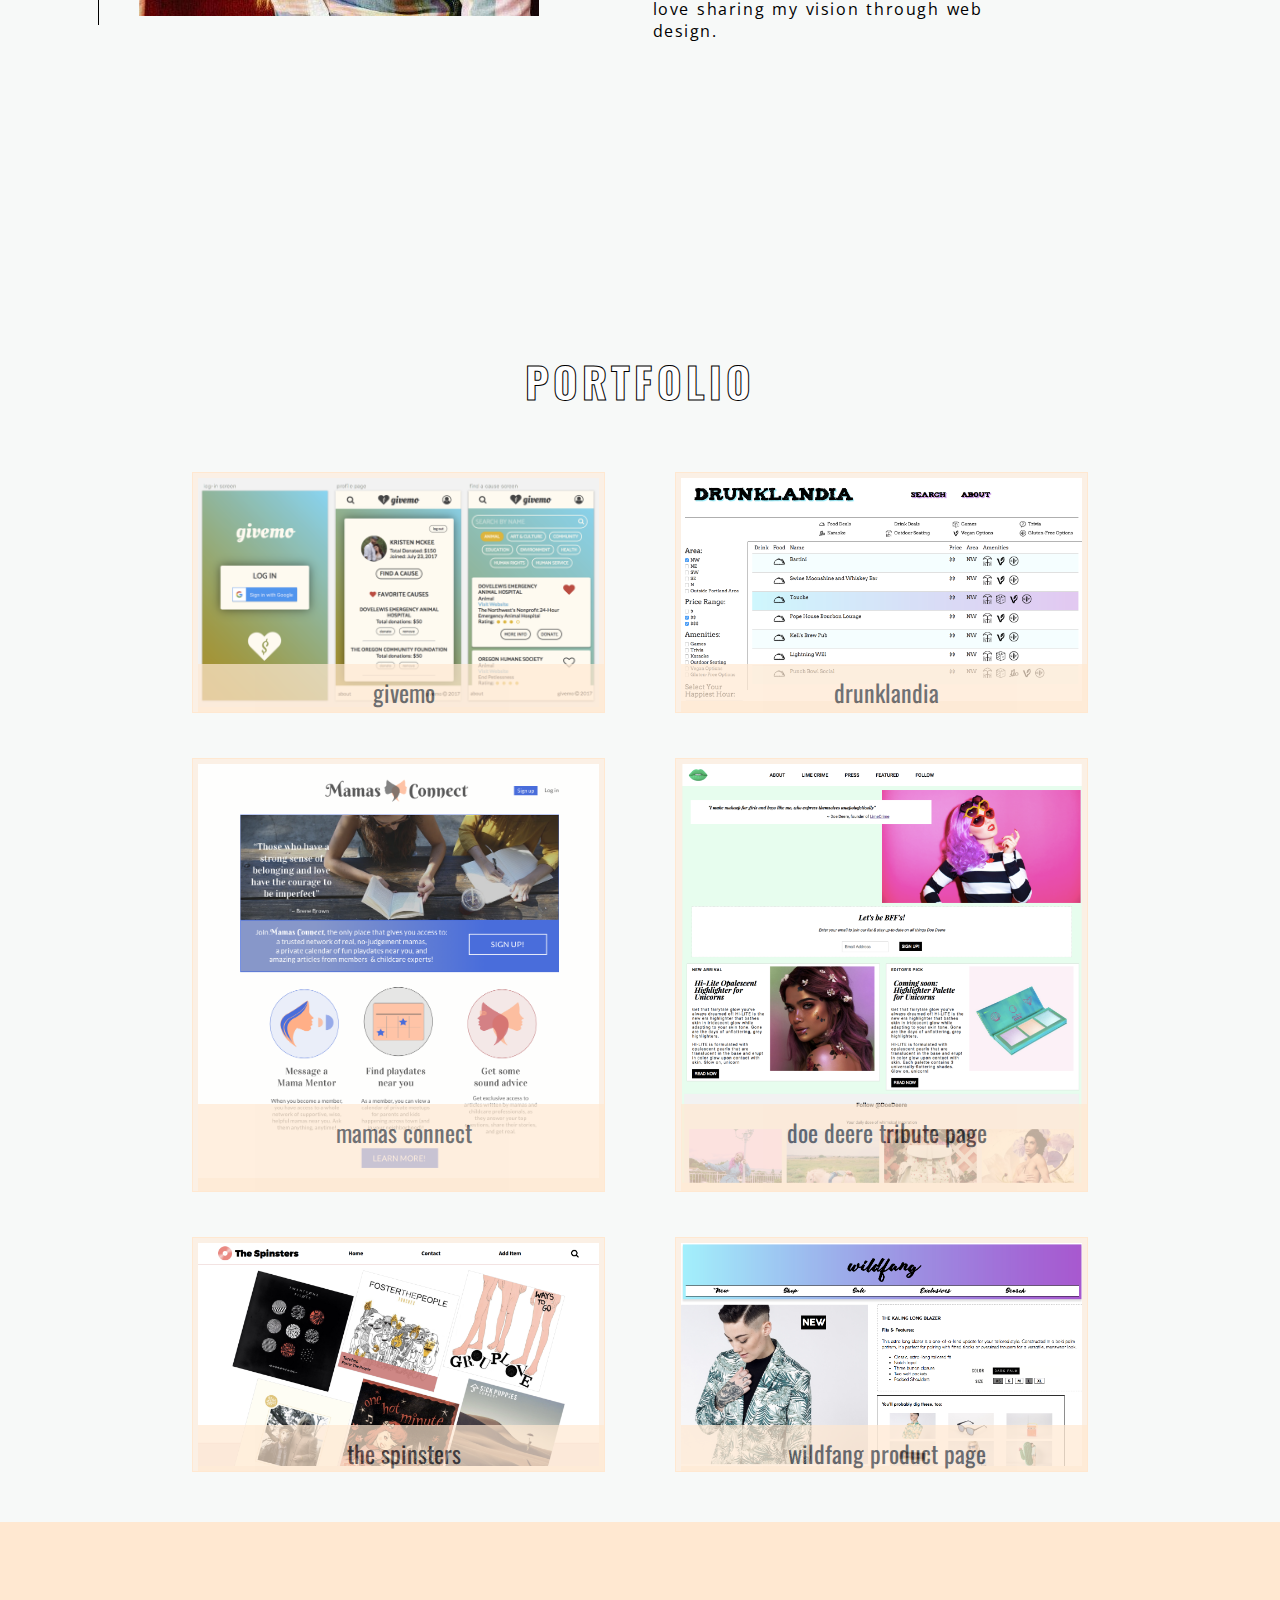
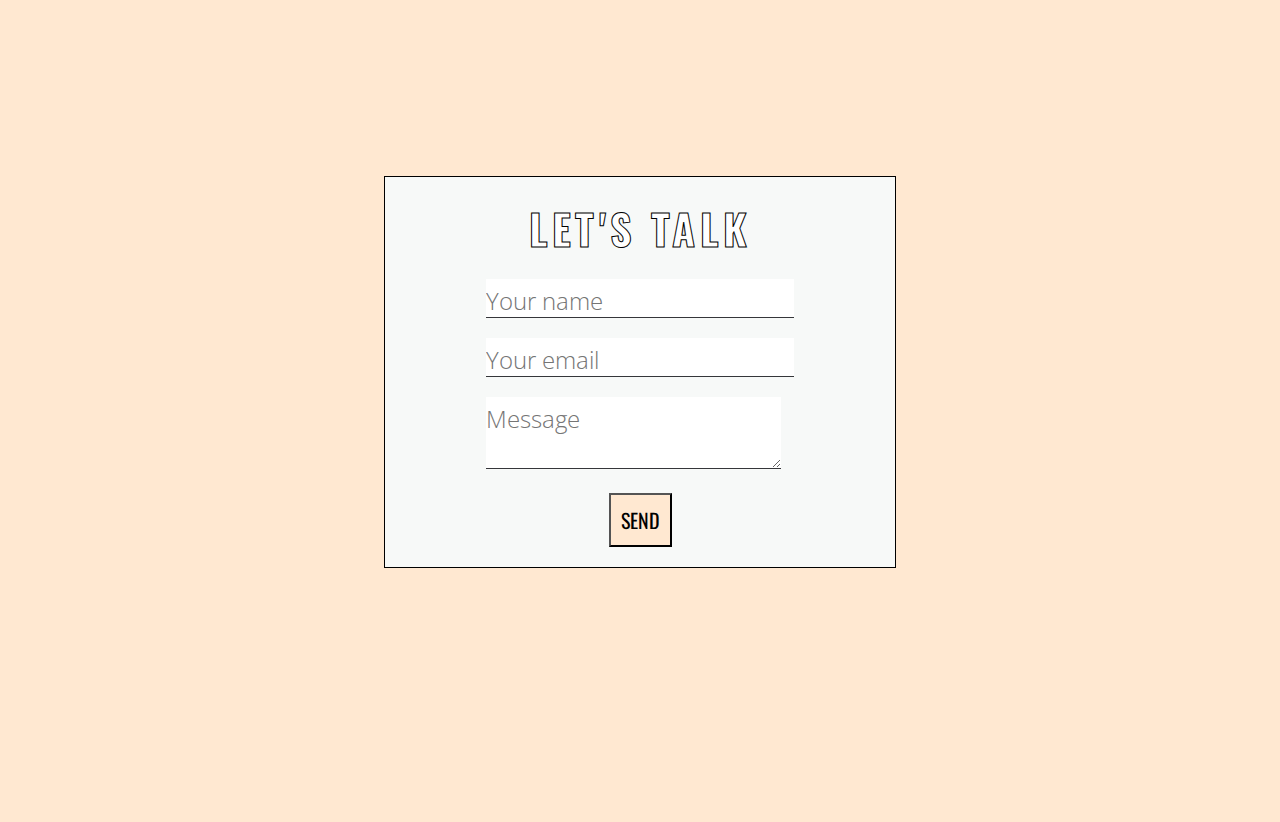
==== commit 0e0e205c: "add media queries for tablet and mobile" ====
--- a/index.html
+++ b/index.html
@@ -55,10 +55,10 @@
               <span>givemo</span><br>
             </div>
             <div class="card-copy">
-              <p>An app that allows users to find causes, favorite them, and donate to them quickly and easily</p>
-              <p>Technology used: AngularJS, Firebase, Sass, HTML</p>
-              <p>View in mobile app:</p>
-              <p>View in Github:</p>
+              <p>A mobile app that makes finding, comparing, and donating to charities quick and easy. I focused my efforts mostly on Design and CSS, but also worked with Firebase to enable user authentication, and built-in some special product features with Angular2 &amp; Javascript.</p>
+              <p>Technologies used: Angular2, Firebase, Sass, HTML</p>
+              <p>View <a href="https://givemo-6e37c.firebaseapp.com">mobile app</a></p>
+              <p>View <a href="https://github.com/kristendynamite/givemo">github repository</a></p>
             </div>
           </div>
         </div>
@@ -67,55 +67,84 @@
           <div class="card-image">
             <img src="img/portfolio-1.png" alt="">
           </div>
-          <!-- <div class="card-header">
-            Drunklandia
+          <div class="card-info">
+            <div class="card-header">
+              <span>drunklandia</span><br>
+            </div>
+            <div class="card-copy">
+              <p>A search app that allows Portland locals to find the best happy hours nearby and filter by location, price range, and a myriad of special amenities.</p>
+              <p>Technologies used: Javascript, jQuery, Bootstrap, CSS, HTML</p>
+              <p>View <a href="http://rawgit.com/jaredeiseman/drunklandia/master/index.html">Drunklandia app</a></p>
+              <p>View <a href="https://github.com/jaredeiseman/drunklandia">github repository</a></p>
+            </div>
           </div>
-          <div class="card-copy">
-            <p>Search app that allows Portland locals to find happy hours nearby. Relies on javascript and jquery to allow use to search and filter.</p>
-          </div> -->
         </div>
 
         <div class="card card-3">
           <div class="card-image">
             <img src="img/mc-home-notloggedin.png" alt="">
           </div>
-          <div class="card-tags">
+          <div class="card-info">
+            <div class="card-header">
+              <span>mamas connect</span><br>
+            </div>
+            <div class="card-copy">
+              <p>My final independent project at Epicodus. An application that allows moms living in the Portland area to connect more effectively online and in-person. App features a messaging center, blog with articles written by moms and local experts, and an events calendar. Currently in production, set to launch in late October or early November 2017. The icons and overall design created using Sketch.</p>
+              <p>Technologies used: Sketch, inVision, AngularJS, Firebase, Sass, HTML</p>
+              <p>View <a href="https://invis.io/FHD7PFW6X">Mamas Connect prototype</a></p>
+              <p>View <a href="https://github.com/kristendynamite/mamas-connect-capstone">github repository</a></p>
+            </div>
           </div>
-          <!-- <div class="card-header">
-            Mamas Connect
-          </div>
-          <div class="card-copy">
-            <p>Design for a website that connects moms in Portland and allows them to message, access calendars, and read blog posts</p>
-          </div> -->
         </div>
 
         <div class="card card-4">
           <div class="card-image">
             <img src="img/portfolio-6.png" alt="">
           </div>
-          <!-- <div class="card-header">
-            Tribute Page
+          <div class="card-info">
+            <div class="card-header">
+              <span>doe deere tribute page</span><br>
+            </div>
+            <div class="card-copy">
+              <p>A simple tribute page to entrepreneur and CEO of cosmetics company LimeCrime, Doe Deere. Responsive to three screen sizes using Sass media queries.</p>
+              <p>Technologies used: Sass, Bourbon, Neat grid, HTML</p>
+              <p>View <a href="http://rawgit.com/kristendynamite/tribute-page/master/index.html#">tribute page</a></p>
+              <p>View <a href="https://github.com/kristendynamite/tribute-page">github repository</a></p>
+            </div>
           </div>
-          <div class="card-copy">
-            <p>Fan page to entrepreneur, Doe Deere. Independent project to practice sass mixins and variables, bourbon, and neat grid</p>
-          </div> -->
         </div>
 
         <div class="card card-5">
           <div class="card-image">
             <img src="img/portfolio-4.png" alt="">
           </div>
-          <!-- <div class="card-header">
-            Spinsters
+          <div class="card-info">
+            <div class="card-header">
+              <span>the spinsters</span><br>
+            </div>
+            <div class="card-copy">
+              <p>An app that allows users to submit and showcase album artwork for their favorite albums. Incorporates flexbox, transitions, and animations. Responsive to multiple screen sizes.</p>
+              <p>Technologies used: Javascript, jQuery, Sass, HTML</p>
+              <p>View <a href="http://rawgit.com/kristendynamite/album-art-showcase/master/index.html">the spinsters app</a></p>
+              <p>View <a href="https://github.com/kristendynamite/album-art-showcase">github repository</a></p>
+            </div>
           </div>
-          <div class="card-copy">
-            <p>Album art submission app that practices transforms and animations, javascript, and jquery</p>
-          </div> -->
         </div>
 
         <div class="card card-6">
           <div class="card-image">
             <img src="img/portfolio-5.png" alt="">
+          </div>
+          <div class="card-info">
+            <div class="card-header">
+              <span>wildfang product page</span><br>
+            </div>
+            <div class="card-copy">
+              <p>Single page showcasing a product for sale for the brand Wildfang, as part of an Epicodus independent project demonstrating an understanding of CSS basics. Includes a list of product features, a product image that contains an absolutely positioned element, a table for product sizing, and a gallery of smaller related images. Floats, pseudo-elements, selectors, and various CSS elements are used.</p>
+              <p>Technologies used: HTML and CSS</p>
+              <p>View <a href="https://kristendynamite.github.io/independent-project-wildfang/">page</a></p>
+              <p>View <a href="https://github.com/kristendynamite/independent-project-wildfang">github repository</a></p>
+            </div>
           </div>
           <!-- <div class="card-header">
             Wildfang
--- a/css/output.css
+++ b/css/output.css
@@ -88,6 +88,13 @@
         text-decoration: none;
         color: inherit; }
 
+@media screen and (max-width: 768px) {
+  header .navbar {
+    width: 300px; }
+    header .navbar ul li {
+      margin: 20px; }
+    header .navbar ul h2 {
+      font-size: 20px; } }
 .about {
   margin-top: 50px;
   margin-bottom: 50px;
@@ -101,10 +108,11 @@
     margin-left: 50px;
     border-top: 1px solid black;
     border-left: 1px solid black;
-    width: 650px;
-    height: 650px; }
+    width: 450px;
+    height: 450px; }
     .about .profile-image img {
       position: relative;
+      width: 400px;
       left: 40px;
       top: 40px; }
       .about .profile-image img:hover {
@@ -148,7 +156,6 @@
           color: inherit; }
     .about .about-info p {
       margin-top: 30px;
-      font-size: 16px;
       text-align: justify;
       letter-spacing: .1em; }
       .about .about-info p #intro {
@@ -162,6 +169,21 @@
     width: 50px;
     margin: 20px 0; }
 
+@media screen and (max-width: 768px) {
+  .about {
+    flex-direction: column;
+    height: auto; }
+    .about .profile-image {
+      border: none; }
+      .about .profile-image img {
+        top: 0;
+        left: 0; }
+    .about .social-icons {
+      flex-direction: row; }
+      .about .social-icons > * {
+        padding-left: 15px; }
+      .about .social-icons > * {
+        padding-right: 10px; } }
 .work {
   display: flex;
   flex-direction: column;
@@ -172,7 +194,8 @@
   background-size: cover;
   background-attachment: fixed;
   padding-top: 50px;
-  padding-bottom: 50px; }
+  padding-bottom: 50px;
+  color: #35363a; }
   .work h2 {
     align-self: center;
     margin: 0 auto;
@@ -201,7 +224,7 @@
   justify-items: center;
   align-content: stretch; }
   .cards .card {
-    overflow: hidden;
+    overflow: scroll;
     margin-top: 30px;
     padding: 5px;
     background: rgba(255, 232, 209, 0.5);
@@ -230,14 +253,31 @@
         opacity: 1; }
       .cards .card .card-info .card-header {
         padding-top: 10px;
+        padding-bottom: 20px;
         font-size: 24px;
         height: 20%;
         text-align: center; }
       .cards .card .card-info .card-copy {
         font-family: "Open Sans", sans-serif;
-        padding: 10px;
-        text-align: center; }
-
+        padding: 18px;
+        text-align: justify; }
+        .cards .card .card-info .card-copy > * {
+          padding-top: 10px; }
+        .cards .card .card-info .card-copy :first-child {
+          padding-bottom: 20px; }
+
+@media screen and (max-width: 768px) {
+  .cards {
+    grid-template-columns: 1fr; }
+    .cards .card {
+      overflow: scroll; }
+      .cards .card .card-info .card-header {
+        padding-top: 5px;
+        padding-bottom: 5px;
+        font-size: 20px; }
+      .cards .card .card-info .card-copy {
+        font-size: 14px;
+        text-align: center; } }
 .contact {
   background-color: #ffe8d1;
   height: 100vh;
@@ -271,7 +311,7 @@
       font-weight: lighter;
       border: none;
       font-family: "Open Sans", sans-serif;
-      border-bottom: 1px solid black; }
+      border-bottom: 1px solid #35363a; }
     .contact .form button {
       font-family: "Oswald", sans-serif;
       font-size: 20px;
@@ -279,4 +319,10 @@
       background: #ffe8d1;
       padding: 10px; }
 
+@media screen and (max-width: 768px) {
+  .contact .form {
+    width: 300px; }
+    .contact .form input, .contact .form text-area {
+      width: 90%; } }
+
 /*# sourceMappingURL=output.css.map */
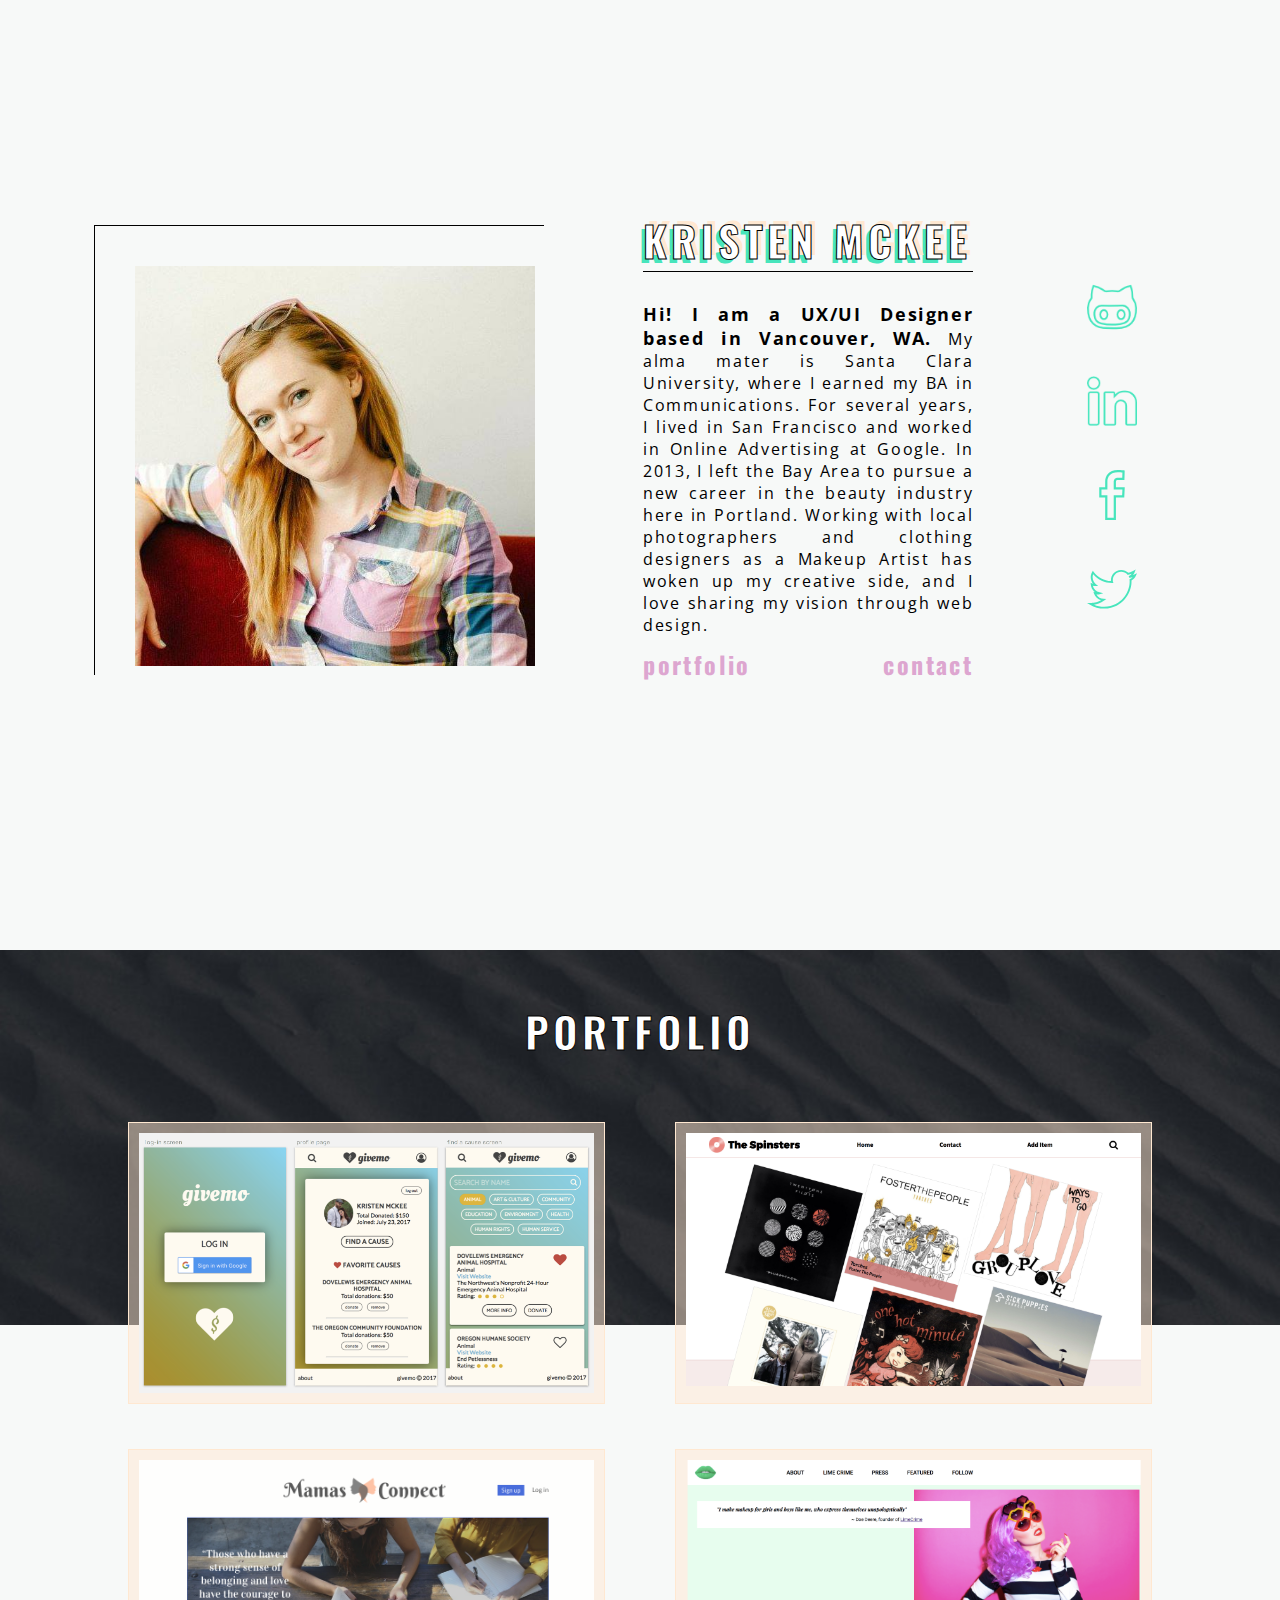
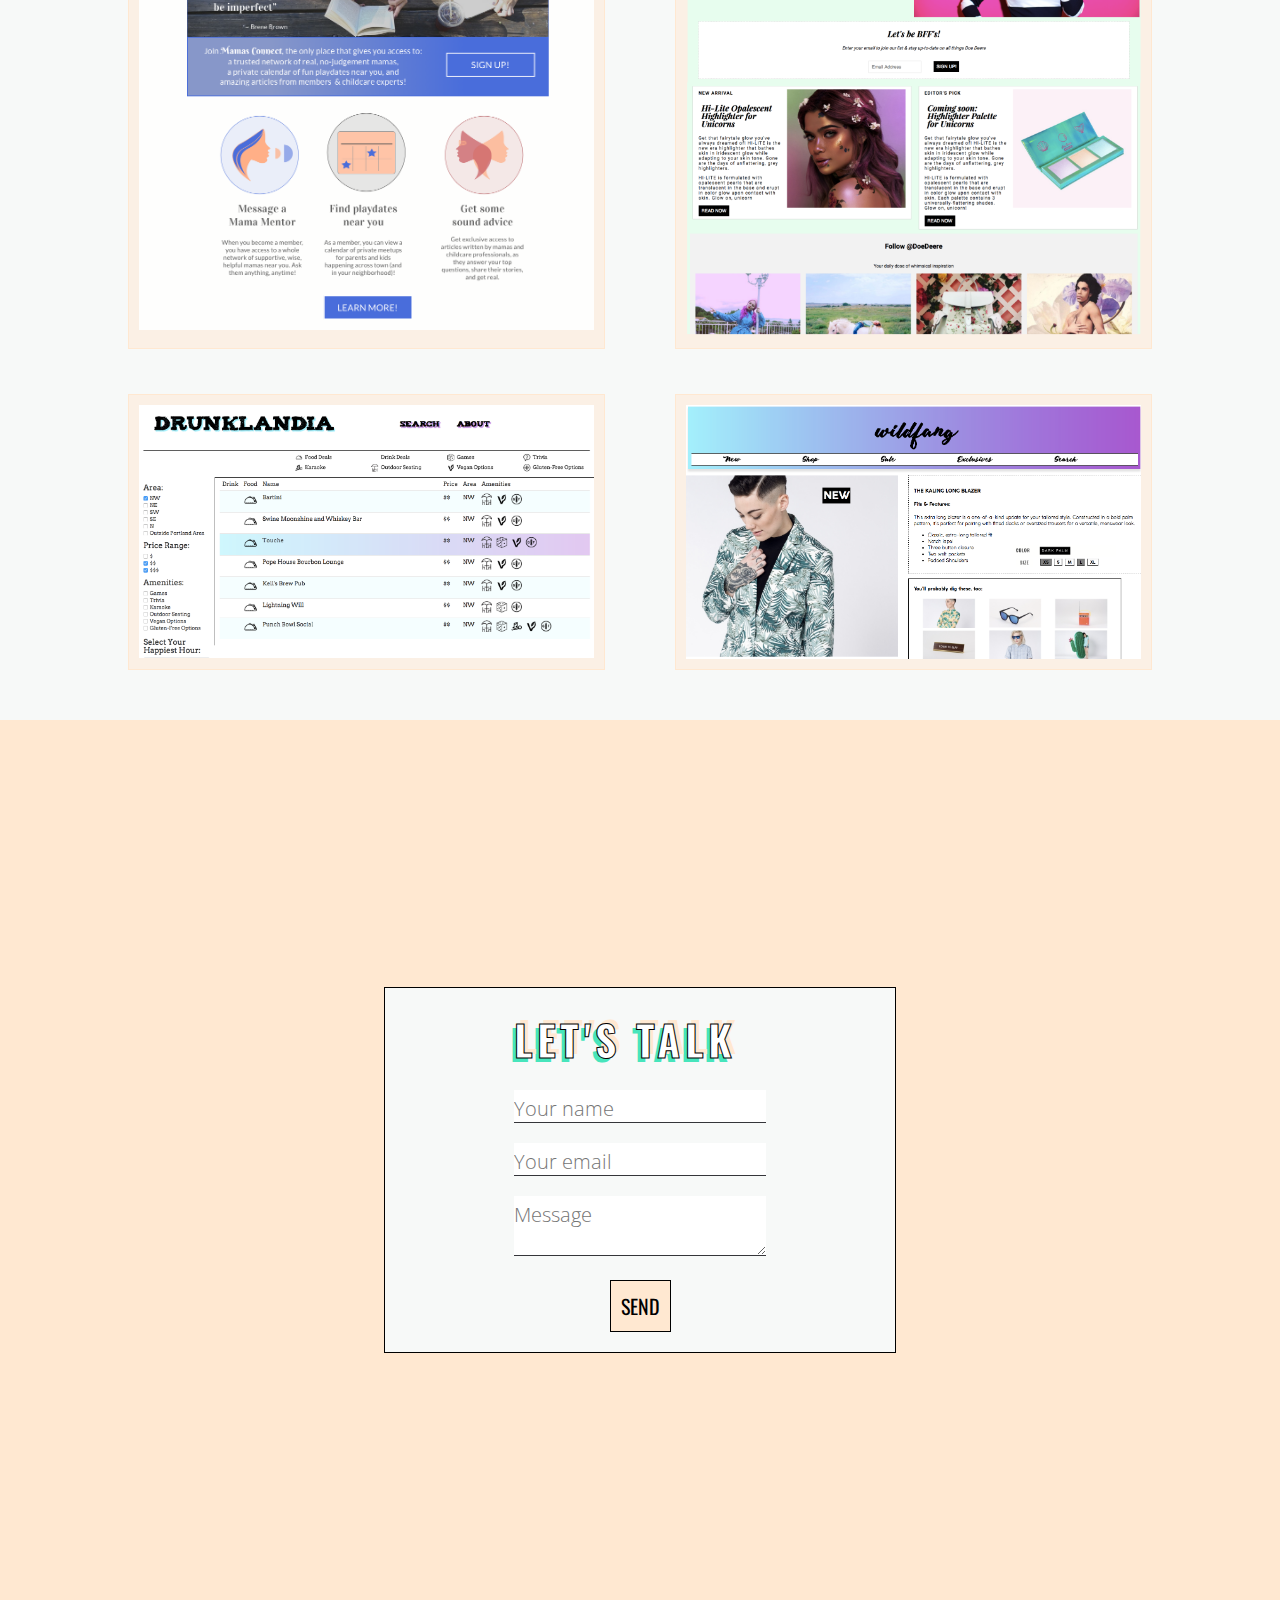
==== commit 3e7adf19: "create project pages" ====
--- a/index.html
+++ b/index.html
@@ -1,7 +1,7 @@
 <!DOCTYPE html>
 <html>
   <head>
-    <meta charset="utf-8">
+    <meta charset="utf-8" name="viewport" content="width=device-width, initial-scale=1">
     <title>Design Portfolio by Kristen McKee</title>
     <link href="https://fonts.googleapis.com/css?family=Open+Sans:300,400,700|Oswald:300,400,700" rel="stylesheet">
     <link rel="stylesheet" href="css/output.css" type="text/css" />
@@ -9,22 +9,13 @@
     <script src="js/scripts.js"></script>
   </head>
   <body>
-    <header>
-      <h1>Kristen McKee</h1>
-      <div class="navbar">
-        <ul>
-          <li><h2><a href="#top">about</a></h2></li>
-          <li><h2><a href="#middle">portfolio</a></h2></li>
-          <li><h2><a href="#bottom">contact</a></h2></li>
-        </ul>
-      </div>
-    </header>
     <div id="top" class="about">
       <div class="profile-image">
         <img src="img/profile-google.jpg" alt="photo of kristen mckee">
       </div>
       <div class="about-info">
         <h2>Kristen McKee</h2>
+        <p><span id="intro">Hi! I am a UX/UI Designer based in Vancouver, WA.</span> My alma mater is Santa Clara University, where I earned my BA in Communications. For several years, I lived in San Francisco and worked in Online Advertising at Google. In 2013, I left the Bay Area to pursue a new career in the beauty industry here in Portland. Working with local photographers and clothing designers as a Makeup Artist has woken up my creative side, and I love sharing my vision through web design.</p>
         <div class="links">
           <ul>
             <!-- <li><h4>home</h4></li> -->
@@ -32,7 +23,6 @@
             <li><h4><a href="#bottom">contact</a></h4></li>
           </ul>
         </div>
-        <p><span id="intro">Hi! I am a UX/UI Designer based in Vancouver, WA.</span> My alma mater is Santa Clara University, where I earned my BA in Communications. For several years, I lived in San Francisco and worked in Online Advertising at Google. In 2013, I left the Bay Area to pursue a new career in the beauty industry here in Portland. Working with local photographers and clothing designers as a Makeup Artist has woken up my creative side, and I love sharing my vision through web design.</p>
       </div>
       <div class="social-icons">
         <a href="https://github.com/kristendynamite"><img src="img/github.png" alt="github icon"></a>
@@ -48,110 +38,56 @@
 
         <div class="card card-1">
           <div class="card-image">
-            <img src="img/givemo-mobile-app.png" alt="">
+            <a href="givemo.html"><img src="img/givemo-mobile-app.png" alt="givemo mobile app image"></a>
           </div>
           <div class="card-info">
-            <div class="card-header">
-              <span>givemo</span><br>
-            </div>
-            <div class="card-copy">
-              <p>A mobile app that makes finding, comparing, and donating to charities quick and easy. I focused my efforts mostly on Design and CSS, but also worked with Firebase to enable user authentication, and built-in some special product features with Angular2 &amp; Javascript.</p>
-              <p>Technologies used: Angular2, Firebase, Sass, HTML</p>
-              <p>View <a href="https://givemo-6e37c.firebaseapp.com">mobile app</a></p>
-              <p>View <a href="https://github.com/kristendynamite/givemo">github repository</a></p>
-            </div>
+            <p><a href="givemo.html">givemo</a></p>
           </div>
         </div>
 
         <div class="card card-2">
           <div class="card-image">
-            <img src="img/portfolio-1.png" alt="">
+            <a href="spinsters.html"><img src="img/portfolio-4.png" alt="spinsters app image"></a>
           </div>
           <div class="card-info">
-            <div class="card-header">
-              <span>drunklandia</span><br>
-            </div>
-            <div class="card-copy">
-              <p>A search app that allows Portland locals to find the best happy hours nearby and filter by location, price range, and a myriad of special amenities.</p>
-              <p>Technologies used: Javascript, jQuery, Bootstrap, CSS, HTML</p>
-              <p>View <a href="http://rawgit.com/jaredeiseman/drunklandia/master/index.html">Drunklandia app</a></p>
-              <p>View <a href="https://github.com/jaredeiseman/drunklandia">github repository</a></p>
-            </div>
+            <p><a href="spinsters.html">spinsters</a></p>
           </div>
         </div>
 
         <div class="card card-3">
           <div class="card-image">
-            <img src="img/mc-home-notloggedin.png" alt="">
+            <a href="mamas.html"><img src="img/mc-home-notloggedin.png" alt="mamas connect app image"></a>
           </div>
           <div class="card-info">
-            <div class="card-header">
-              <span>mamas connect</span><br>
-            </div>
-            <div class="card-copy">
-              <p>My final independent project at Epicodus. An application that allows moms living in the Portland area to connect more effectively online and in-person. App features a messaging center, blog with articles written by moms and local experts, and an events calendar. Currently in production, set to launch in late October or early November 2017. The icons and overall design created using Sketch.</p>
-              <p>Technologies used: Sketch, inVision, AngularJS, Firebase, Sass, HTML</p>
-              <p>View <a href="https://invis.io/FHD7PFW6X">Mamas Connect prototype</a></p>
-              <p>View <a href="https://github.com/kristendynamite/mamas-connect-capstone">github repository</a></p>
-            </div>
+            <p><a href="mamas.html">mamas connect</a></p>
           </div>
         </div>
 
         <div class="card card-4">
           <div class="card-image">
-            <img src="img/portfolio-6.png" alt="">
+            <a href="deere.html"><img src="img/portfolio-6.png" alt="doe deere tribute page image"></a>
           </div>
           <div class="card-info">
-            <div class="card-header">
-              <span>doe deere tribute page</span><br>
-            </div>
-            <div class="card-copy">
-              <p>A simple tribute page to entrepreneur and CEO of cosmetics company LimeCrime, Doe Deere. Responsive to three screen sizes using Sass media queries.</p>
-              <p>Technologies used: Sass, Bourbon, Neat grid, HTML</p>
-              <p>View <a href="http://rawgit.com/kristendynamite/tribute-page/master/index.html#">tribute page</a></p>
-              <p>View <a href="https://github.com/kristendynamite/tribute-page">github repository</a></p>
-            </div>
+            <p><a href="deere.html">doe deere tribute page</a></p>
           </div>
         </div>
 
         <div class="card card-5">
           <div class="card-image">
-            <img src="img/portfolio-4.png" alt="">
+            <a href="drunklandia.html"><img src="img/portfolio-1.png" alt="drunklandia app image"></a>
           </div>
           <div class="card-info">
-            <div class="card-header">
-              <span>the spinsters</span><br>
-            </div>
-            <div class="card-copy">
-              <p>An app that allows users to submit and showcase album artwork for their favorite albums. Incorporates flexbox, transitions, and animations. Responsive to multiple screen sizes.</p>
-              <p>Technologies used: Javascript, jQuery, Sass, HTML</p>
-              <p>View <a href="http://rawgit.com/kristendynamite/album-art-showcase/master/index.html">the spinsters app</a></p>
-              <p>View <a href="https://github.com/kristendynamite/album-art-showcase">github repository</a></p>
-            </div>
+            <p><a href="drunklandia.html">drunklandia</a></p>
           </div>
         </div>
 
         <div class="card card-6">
           <div class="card-image">
-            <img src="img/portfolio-5.png" alt="">
+            <a href="wildfang.html"><img src="img/portfolio-5.png" alt="wildfang project image"></a>
           </div>
           <div class="card-info">
-            <div class="card-header">
-              <span>wildfang product page</span><br>
-            </div>
-            <div class="card-copy">
-              <p>Single page showcasing a product for sale for the brand Wildfang, as part of an Epicodus independent project demonstrating an understanding of CSS basics. Includes a list of product features, a product image that contains an absolutely positioned element, a table for product sizing, and a gallery of smaller related images. Floats, pseudo-elements, selectors, and various CSS elements are used.</p>
-              <p>Technologies used: HTML and CSS</p>
-              <p>View <a href="https://kristendynamite.github.io/independent-project-wildfang/">page</a></p>
-              <p>View <a href="https://github.com/kristendynamite/independent-project-wildfang">github repository</a></p>
-            </div>
+            <p><a href="wildfang.html">wildfang product page</a></p>
           </div>
-          <!-- <div class="card-header">
-            Wildfang
-          </div>
-          <div class="card-copy">
-            <p>Product page for local clothing company, using absolute/relative positioning, floats, and tables</p>
-          </div> -->
         </div>
       </div>
     </div>
--- a/css/output.css
+++ b/css/output.css
@@ -14,19 +14,20 @@
 @font-face {
   font-family: 'Red Moon Rising';
   src: url("../fonts/Red-Moon-Rising-3.0tf"); }
-h1, h2, h4, h5 {
+h1, h2, h3, h4, h5 {
   font-family: "Oswald", sans-serif; }
 
-h3, p {
+p {
   font-family: "Open Sans", sans-serif; }
 
 header {
-  background-image: url(../img/sands.jpg);
+  background-image: url(../img/gradient-nature.jpg);
   background-repeat: no-repeat;
   background-size: cover;
   height: 100vh;
   background-attachment: fixed;
   background-position: center;
+  height: 100vh;
   margin: 0;
   display: flex;
   flex-direction: column;
@@ -41,9 +42,10 @@
     -webkit-text-stroke: 1px black;
     -webkit-text-fill-color: white;
     letter-spacing: .1em;
+    text-shadow: 4px -4px 0 #ffe8d1, -4px 4px 0 #47e5bc;
     font-size: 42px;
-    text-transform: uppercase; }
-    header h1 :hover {
+    cursor: pointer; }
+    header h1:hover {
       text-shadow: 4px -4px 0 #ffe8d1, -4px 4px 0 #47e5bc; }
   header a {
     text-decoration: none;
@@ -59,7 +61,9 @@
       align-items: center;
       justify-content: center;
       justify-content: space-around;
-      flex-direction: row; }
+      flex-direction: column; }
+      header .navbar ul h2 {
+        font-size: 20px; }
       header .navbar ul li {
         display: inline-block;
         letter-spacing: .2em;
@@ -88,107 +92,133 @@
         text-decoration: none;
         color: inherit; }
 
-@media screen and (max-width: 768px) {
-  header .navbar {
-    width: 300px; }
-    header .navbar ul li {
-      margin: 20px; }
+@media screen and (min-width: 768px) {
+  header h1 {
+    text-shadow: none; }
+  header .navbar ul {
+    flex-direction: row;
+    justify-content: space-between; }
     header .navbar ul h2 {
-      font-size: 20px; } }
+      font-size: 25px; } }
 .about {
-  margin-top: 50px;
-  margin-bottom: 50px;
-  display: flex;
-  flex-direction: row;
+  margin: 0 auto;
+  display: flex;
+  flex-direction: column;
   justify-content: space-around;
   align-items: center;
-  height: 100vh; }
+  height: auto; }
+  @media screen and (min-width: 992px) {
+    .about {
+      flex-direction: row;
+      height: 100vh;
+      margin-bottom: 50px; } }
   .about .profile-image {
     position: relative;
-    margin-left: 50px;
-    border-top: 1px solid black;
-    border-left: 1px solid black;
-    width: 450px;
-    height: 450px; }
+    border: none; }
+    @media screen and (min-width: 992px) {
+      .about .profile-image {
+        width: 450px;
+        height: 450px;
+        margin-left: 50px;
+        border-top: 1px solid black;
+        border-left: 1px solid black; } }
     .about .profile-image img {
       position: relative;
       width: 400px;
-      left: 40px;
-      top: 40px; }
-      .about .profile-image img:hover {
-        opacity: 0.8; }
-  .about .about-info {
-    width: 350px;
-    padding: 10px; }
-    .about .about-info h2 {
-      border-bottom: solid 1px black;
-      text-transform: uppercase;
-      color: white;
-      -webkit-text-stroke: 1px black;
-      -webkit-text-fill-color: white;
-      letter-spacing: .1em;
-      font-size: 42px;
-      text-transform: uppercase;
-      letter-spacing: .1em; }
-      .about .about-info h2 :hover {
-        text-shadow: 4px -4px 0 #ffe8d1, -4px 4px 0 #47e5bc; }
-    .about .about-info .links {
-      margin: 0 auto; }
-      .about .about-info .links ul {
-        list-style: none;
-        display: flex;
-        align-items: flex-start;
-        justify-content: center;
-        justify-content: space-between;
-        flex-direction: row; }
-        .about .about-info .links ul li {
-          font-size: 24px;
-          display: inline-block;
-          margin: 10px 0;
-          letter-spacing: .1em;
-          color: #dda6d0;
-          position: relative;
-          cursor: pointer; }
-          .about .about-info .links ul li :hover {
-            background-color: #ffe8d1; }
-        .about .about-info .links ul a {
-          text-decoration: none;
-          color: inherit; }
-    .about .about-info p {
-      margin-top: 30px;
-      text-align: justify;
-      letter-spacing: .1em; }
-      .about .about-info p #intro {
-        font-weight: bold;
-        font-size: 18px; }
+      left: 0;
+      top: 0; }
+      @media screen and (min-width: 992px) {
+        .about .profile-image img {
+          left: 40px;
+          top: 40px; } }
+
+.about-info {
+  width: 350px;
+  padding: 10px; }
+  .about-info h2 {
+    border-bottom: solid 1px black;
+    text-transform: uppercase;
+    color: white;
+    -webkit-text-stroke: 1px black;
+    -webkit-text-fill-color: white;
+    letter-spacing: .1em;
+    font-size: 42px;
+    text-transform: uppercase;
+    letter-spacing: .1em;
+    text-shadow: 4px -4px 0 #ffe8d1, -4px 4px 0 #47e5bc; }
+    .about-info h2:hover {
+      text-shadow: 4px -4px 0 #ffe8d1, -4px 4px 0 #47e5bc; }
+  .about-info .links {
+    margin: 0 auto; }
+    .about-info .links ul {
+      list-style: none;
+      display: flex;
+      align-items: flex-start;
+      justify-content: center;
+      justify-content: space-between;
+      flex-direction: row; }
+      .about-info .links ul li {
+        font-size: 24px;
+        display: inline-block;
+        margin: 10px 0;
+        letter-spacing: .1em;
+        color: #dda6d0;
+        position: relative;
+        cursor: pointer;
+        transition: background-color 1s; }
+        .about-info .links ul li::before, .about-info .links ul li::after {
+          position: absolute;
+          opacity: 0;
+          width: 0%;
+          height: 1px;
+          content: '';
+          background: black;
+          transition: all 0.5s; }
+        .about-info .links ul li::before {
+          left: 0px;
+          top: 2px; }
+        .about-info .links ul li::after {
+          right: 0px;
+          bottom: -4px; }
+        .about-info .links ul li:hover::before, .about-info .links ul li:hover::after {
+          opacity: 1;
+          width: 100%; }
+      .about-info .links ul a {
+        text-decoration: none;
+        color: inherit; }
+  .about-info p {
+    margin-top: 30px;
+    text-align: justify;
+    letter-spacing: .1em; }
+    .about-info p #intro {
+      font-weight: bold;
+      font-size: 18px; }
 
 .social-icons {
   display: flex;
-  flex-direction: column; }
+  flex-direction: row; }
+  .social-icons > * {
+    padding-left: 15px; }
+  .social-icons > * {
+    padding-right: 10px; }
+  @media screen and (min-width: 992px) {
+    .social-icons {
+      flex-direction: column;
+      padding: 10px 0; } }
   .social-icons img {
     width: 50px;
     margin: 20px 0; }
-
-@media screen and (max-width: 768px) {
-  .about {
-    flex-direction: column;
-    height: auto; }
-    .about .profile-image {
-      border: none; }
-      .about .profile-image img {
-        top: 0;
-        left: 0; }
-    .about .social-icons {
-      flex-direction: row; }
-      .about .social-icons > * {
-        padding-left: 15px; }
-      .about .social-icons > * {
-        padding-right: 10px; } }
+    @media screen and (min-width: 992px) {
+      .social-icons img {
+        transition: 2s ease-out; }
+        .social-icons img:hover {
+          transform: rotate(45deg); } }
+
 .work {
   display: flex;
   flex-direction: column;
   position: relative;
-  background-image: url(../img/sand.jpg);
+  background-image: url(../img/sands.jpg);
   background-repeat: no-repeat;
   background-position: center;
   background-size: cover;
@@ -206,7 +236,7 @@
     -webkit-text-stroke: 1px black;
     -webkit-text-fill-color: white;
     letter-spacing: .1em; }
-    .work h2 :hover {
+    .work h2:hover {
       text-shadow: 4px -4px 0 #ffe8d1, -4px 4px 0 #47e5bc; }
     .work h2 a {
       text-decoration: none;
@@ -215,18 +245,16 @@
       -webkit-text-fill-color: white; }
 
 .cards {
-  width: 70%;
+  width: 80%;
   margin: 30px auto 0;
   display: grid;
-  grid-template-columns: 1fr 1fr;
-  grid-template-rows: auto auto auto;
+  grid-template-columns: 1fr;
   grid-gap: 15px 70px;
   justify-items: center;
   align-content: stretch; }
   .cards .card {
-    overflow: scroll;
     margin-top: 30px;
-    padding: 5px;
+    padding: 10px;
     background: rgba(255, 232, 209, 0.5);
     border: 1px solid #ffe8d1;
     position: relative; }
@@ -235,49 +263,33 @@
       height: 100%;
       display: block; }
     .cards .card .card-info {
+      display: none;
+      align-items: center;
+      justify-content: center;
       position: absolute;
-      top: 80%;
+      top: 0%;
+      left: 0%;
       height: 100%;
       width: 100%;
-      font-family: "Oswald", sans-serif;
-      color: lilac;
-      background-color: #ffe8d1;
-      opacity: 0.7;
-      -ms-transition: -ms-transform 0.75s;
-      -webkit-transition: transform 0.75s;
-      transition: transform 0.75s; }
+      background: linear-gradient(to bottom, #ffe8d1, #dda6d0);
+      opacity: 0;
+      transition: opacity .3s ease-in; }
       .cards .card .card-info:hover {
-        -ms-transform: translateY(-80%);
-        -webkit-transform: translateY(-80%);
-        transform: translateY(-80%);
-        opacity: 1; }
-      .cards .card .card-info .card-header {
-        padding-top: 10px;
-        padding-bottom: 20px;
-        font-size: 24px;
-        height: 20%;
-        text-align: center; }
-      .cards .card .card-info .card-copy {
-        font-family: "Open Sans", sans-serif;
-        padding: 18px;
-        text-align: justify; }
-        .cards .card .card-info .card-copy > * {
-          padding-top: 10px; }
-        .cards .card .card-info .card-copy :first-child {
-          padding-bottom: 20px; }
-
-@media screen and (max-width: 768px) {
+        opacity: 0.8; }
+      .cards .card .card-info p {
+        font-size: 30px;
+        font-weight: bolder;
+        padding: 10px; }
+      .cards .card .card-info a {
+        text-decoration: none;
+        color: inherit; }
+
+@media screen and (min-width: 768px) {
   .cards {
-    grid-template-columns: 1fr; }
-    .cards .card {
-      overflow: scroll; }
-      .cards .card .card-info .card-header {
-        padding-top: 5px;
-        padding-bottom: 5px;
-        font-size: 20px; }
-      .cards .card .card-info .card-copy {
-        font-size: 14px;
-        text-align: center; } }
+    grid-template-columns: 1fr 1fr;
+    grid-template-rows: auto auto auto; }
+    .cards .card .card-info {
+      display: flex; } }
 .contact {
   background-color: #ffe8d1;
   height: 100vh;
@@ -291,8 +303,8 @@
     background-color: #f7f9f8;
     border: solid 1px black;
     display: grid;
-    justify-items: center;
-    width: 40%;
+    justify-content: center;
+    width: 300px;
     padding: 20px; }
     .contact .form h1 {
       text-transform: uppercase;
@@ -301,13 +313,15 @@
       -webkit-text-fill-color: white;
       letter-spacing: .1em;
       font-size: 42px;
-      margin-bottom: 20px; }
-      .contact .form h1 :hover {
+      margin-bottom: 20px;
+      text-shadow: 4px -4px 0 #ffe8d1, -4px 4px 0 #47e5bc; }
+      .contact .form h1:hover {
         text-shadow: 4px -4px 0 #ffe8d1, -4px 4px 0 #47e5bc; }
     .contact .form input, .contact .form textarea {
       padding-top: 5px;
       margin-bottom: 20px;
-      font-size: 24px;
+      width: 100%;
+      font-size: 20px;
       font-weight: lighter;
       border: none;
       font-family: "Open Sans", sans-serif;
@@ -317,12 +331,126 @@
       font-size: 20px;
       text-transform: uppercase;
       background: #ffe8d1;
-      padding: 10px; }
-
-@media screen and (max-width: 768px) {
+      padding: 10px;
+      border: 1px solid black;
+      cursor: pointer;
+      transition: background-color 1s ease; }
+      .contact .form button:hover {
+        background-color: #47e5bc; }
+
+@media screen and (min-width: 768px) {
   .contact .form {
-    width: 300px; }
+    width: 40%; }
     .contact .form input, .contact .form text-area {
-      width: 90%; } }
+      width: 100%; } }
+.about-project {
+  margin: 10px auto 50px auto;
+  display: flex;
+  flex-direction: column;
+  justify-content: space-around;
+  align-items: center;
+  height: auto; }
+  @media screen and (min-width: 992px) {
+    .about-project {
+      flex-direction: row;
+      height: 100vh; } }
+  .about-project #project-image {
+    border: none;
+    width: 400px;
+    min-width: 350px; }
+    @media screen and (min-width: 992px) {
+      .about-project #project-image {
+        width: 40%; } }
+
+.project-info {
+  width: 350px;
+  padding: 10px; }
+  .project-info h2 {
+    border-bottom: solid 1px black;
+    text-transform: uppercase;
+    color: white;
+    -webkit-text-stroke: 1px black;
+    -webkit-text-fill-color: white;
+    letter-spacing: .1em;
+    font-size: 42px;
+    text-transform: uppercase;
+    letter-spacing: .1em;
+    text-align: center;
+    text-shadow: 4px -4px 0 #ffe8d1, -4px 4px 0 #47e5bc; }
+    .project-info h2:hover {
+      text-shadow: 4px -4px 0 #ffe8d1, -4px 4px 0 #47e5bc; }
+    @media screen and (min-width: 992px) {
+      .project-info h2 {
+        text-align: left; } }
+  .project-info .project-links {
+    margin: 0 auto; }
+    .project-info .project-links ul {
+      list-style: none;
+      display: flex;
+      align-items: flex-start;
+      justify-content: center;
+      justify-content: space-between;
+      flex-direction: row; }
+      .project-info .project-links ul li {
+        font-size: 24px;
+        display: inline-block;
+        margin: 10px 0;
+        letter-spacing: .1em;
+        color: #dda6d0;
+        position: relative;
+        cursor: pointer;
+        transition: background-color 1s; }
+        .project-info .project-links ul li::before, .project-info .project-links ul li::after {
+          position: absolute;
+          opacity: 0;
+          width: 0%;
+          height: 1px;
+          content: '';
+          background: black;
+          transition: all 0.5s; }
+        .project-info .project-links ul li::before {
+          left: 0px;
+          top: 2px; }
+        .project-info .project-links ul li::after {
+          right: 0px;
+          bottom: -4px; }
+        .project-info .project-links ul li:hover::before, .project-info .project-links ul li:hover::after {
+          opacity: 1;
+          width: 100%; }
+      .project-info .project-links ul a {
+        text-decoration: none;
+        color: inherit; }
+  .project-info p {
+    margin-top: 30px;
+    text-align: justify;
+    letter-spacing: .1em; }
+    .project-info p #intro {
+      font-weight: bold;
+      font-size: 18px; }
+
+.arrow-icons {
+  display: flex;
+  flex-direction: row-reverse; }
+  .arrow-icons > * {
+    padding-left: 15px; }
+  .arrow-icons > * {
+    padding-right: 10px; }
+  @media screen and (min-width: 992px) {
+    .arrow-icons {
+      flex-direction: column;
+      padding: 10px 0; } }
+  .arrow-icons img {
+    width: 50px;
+    margin: 20px 0; }
+  @media screen and (min-width: 992px) {
+    .arrow-icons #next {
+      transition: 2s ease-out; }
+      .arrow-icons #next:hover {
+        transform: rotate(20deg); } }
+  @media screen and (min-width: 992px) {
+    .arrow-icons #back {
+      transition: 2s ease-out; }
+      .arrow-icons #back:hover {
+        transform: rotate(-20deg); } }
 
 /*# sourceMappingURL=output.css.map */
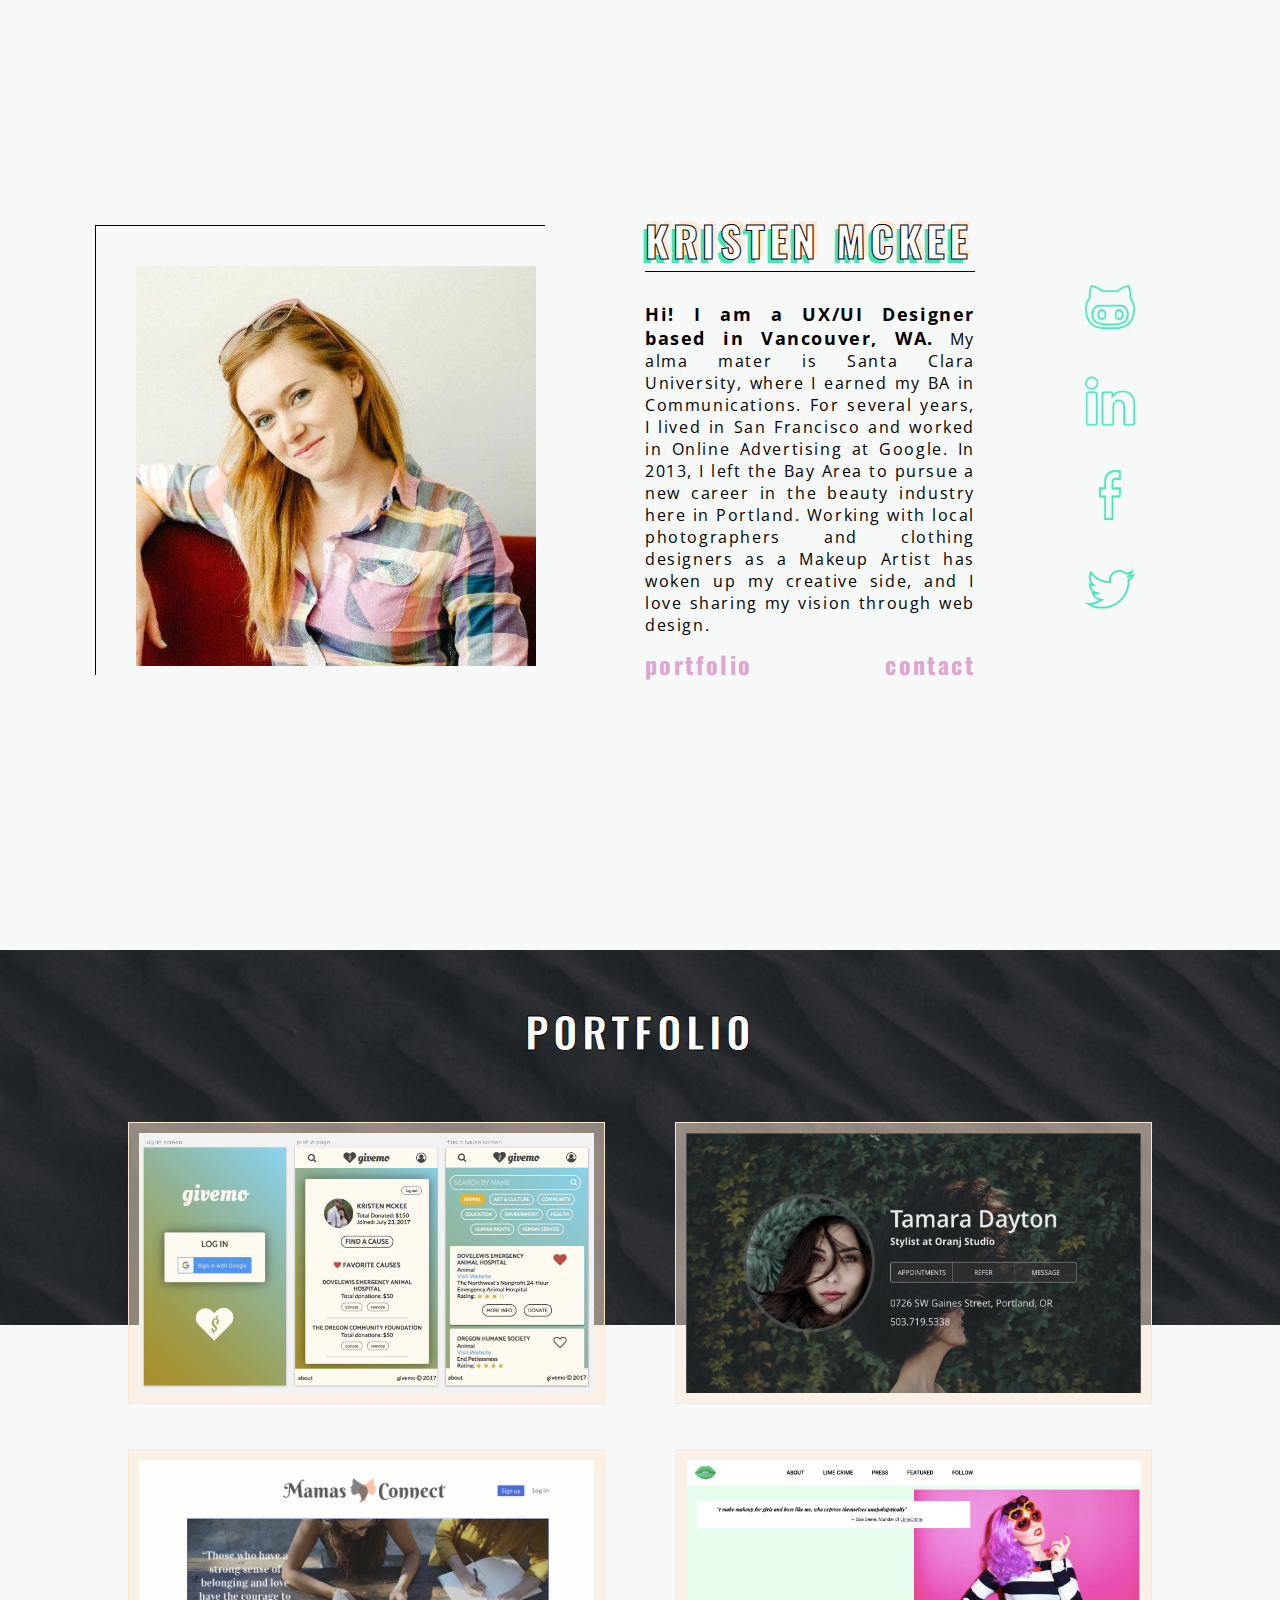
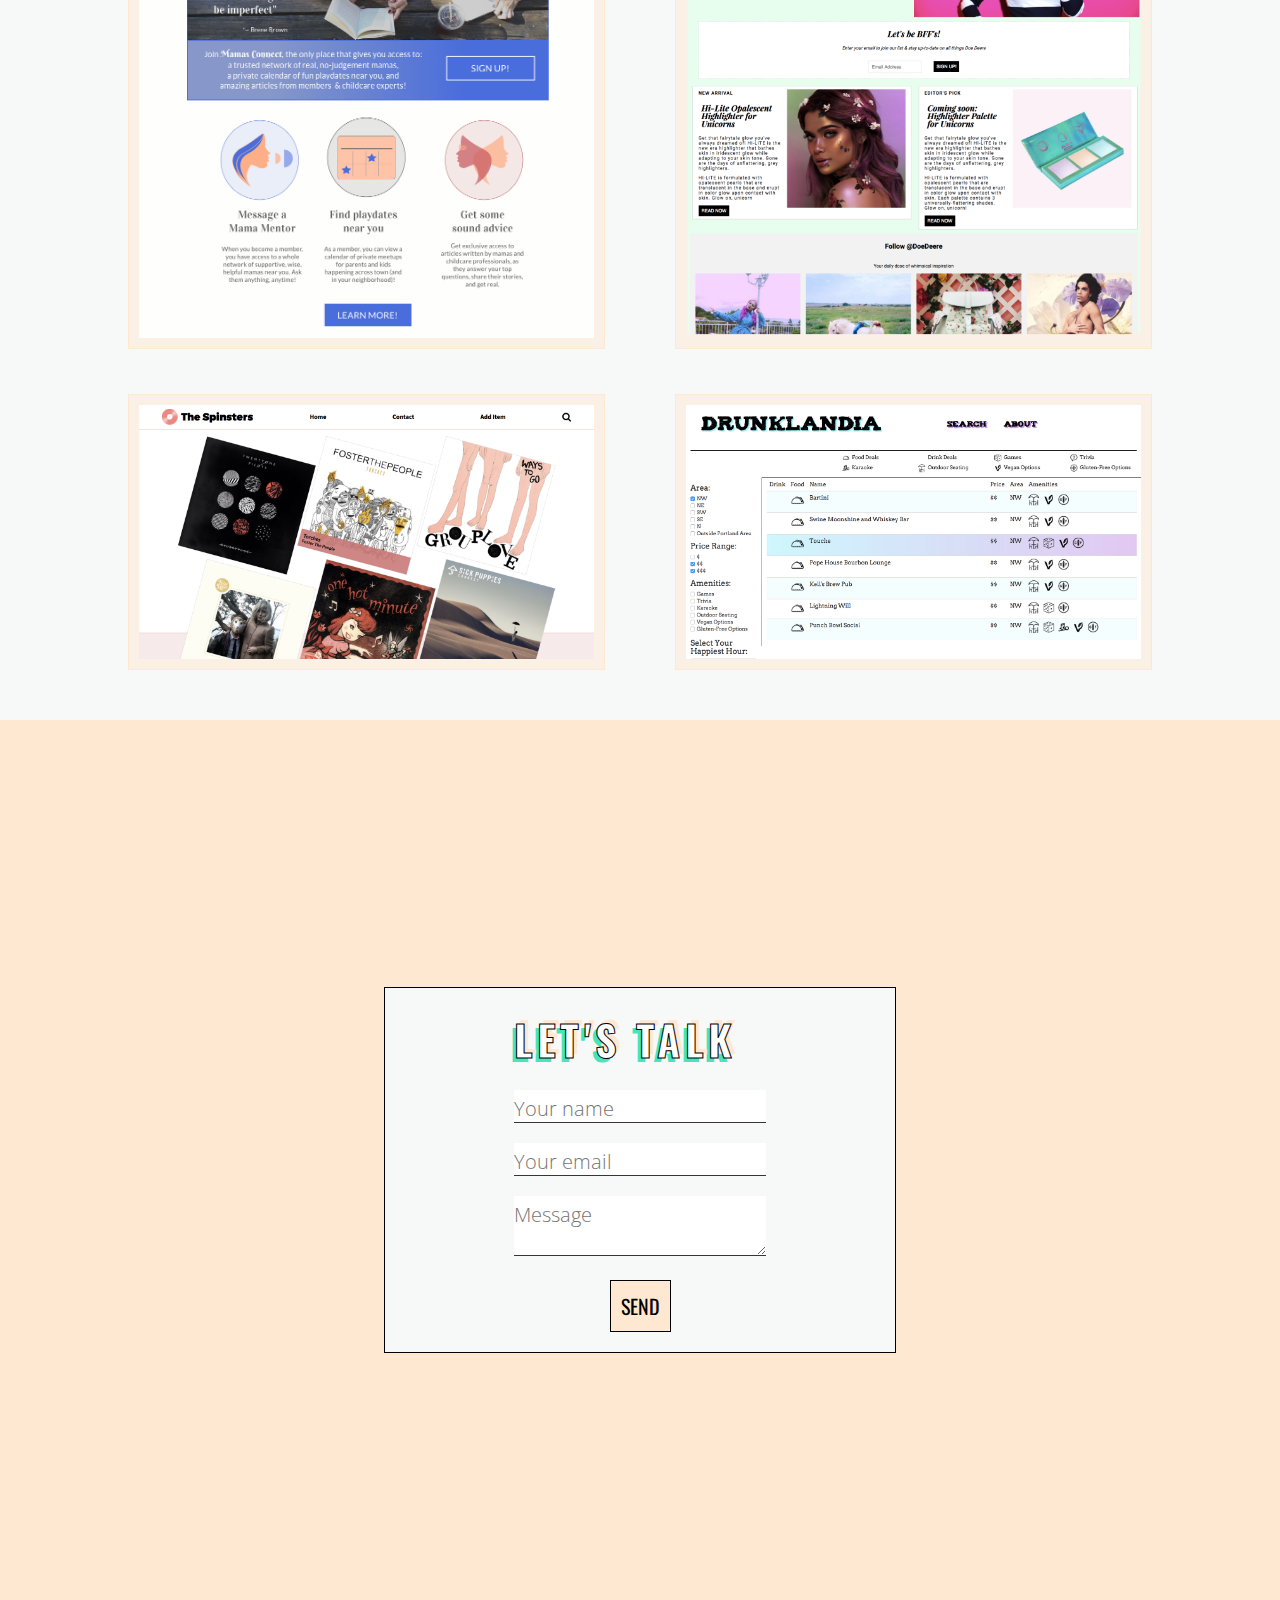
==== commit 082a9119: "add content to project html files" ====
--- a/index.html
+++ b/index.html
@@ -5,6 +5,7 @@
     <title>Design Portfolio by Kristen McKee</title>
     <link href="https://fonts.googleapis.com/css?family=Open+Sans:300,400,700|Oswald:300,400,700" rel="stylesheet">
     <link rel="stylesheet" href="css/output.css" type="text/css" />
+    <link rel="icon" type="image/x-icon" href="img/site-icon.png">
     <script src="js/jquery-3.2.1.js"></script>
     <script src="js/scripts.js"></script>
   </head>
@@ -25,15 +26,15 @@
         </div>
       </div>
       <div class="social-icons">
-        <a href="https://github.com/kristendynamite"><img src="img/github.png" alt="github icon"></a>
-        <a href="https://linkedin.com/in/kristendynamite"><img src="img/linkedin.png" alt="linkedin icon"></a>
-        <a href="https://www.facebook.com/KristenAMcKee"><img src="img/facebook.svg" alt="facebook icon">
-        <a href="https://twitter.com/kristendynamite"><img src="img/twitter.svg" alt="twitter icon">
+        <a href="https://github.com/kristendynamite" target="_blank"><img src="img/github.png" alt="github icon"></a>
+        <a href="https://linkedin.com/in/kristendynamite" target="_blank"><img src="img/linkedin.png" alt="linkedin icon"></a>
+        <a href="https://www.facebook.com/KristenAMcKee" target="_blank"><img src="img/facebook-icon.png" alt="facebook icon">
+        <a href="https://twitter.com/kristendynamite" target="_blank"><img src="img/twitter.svg" alt="twitter icon">
       </div>
     </div>
 
     <div id="middle" class="work">
-      <h2><a href="#">Portfolio</a></h2>
+      <h2><a href="#middle">Portfolio</a></h2>
       <div class="cards">
 
         <div class="card card-1">
@@ -47,10 +48,10 @@
 
         <div class="card card-2">
           <div class="card-image">
-            <a href="spinsters.html"><img src="img/portfolio-4.png" alt="spinsters app image"></a>
+            <a href="sightworks.html"><img src="img/sw-style360-hp.png" alt="style360 homepage image"></a>
           </div>
           <div class="card-info">
-            <p><a href="spinsters.html">spinsters</a></p>
+            <p><a href="sightworks.html">style360</a></p>
           </div>
         </div>
 
@@ -74,6 +75,15 @@
 
         <div class="card card-5">
           <div class="card-image">
+            <a href="spinsters.html"><img src="img/portfolio-4.png" alt="spinsters app image"></a>
+          </div>
+          <div class="card-info">
+            <p><a href="spinsters.html">spinsters</a></p>
+          </div>
+        </div>
+
+        <div class="card card-6">
+          <div class="card-image">
             <a href="drunklandia.html"><img src="img/portfolio-1.png" alt="drunklandia app image"></a>
           </div>
           <div class="card-info">
@@ -81,14 +91,6 @@
           </div>
         </div>
 
-        <div class="card card-6">
-          <div class="card-image">
-            <a href="wildfang.html"><img src="img/portfolio-5.png" alt="wildfang project image"></a>
-          </div>
-          <div class="card-info">
-            <p><a href="wildfang.html">wildfang product page</a></p>
-          </div>
-        </div>
       </div>
     </div>
     <div id="bottom" class="contact">
--- a/css/output.css
+++ b/css/output.css
@@ -17,89 +17,9 @@
 h1, h2, h3, h4, h5 {
   font-family: "Oswald", sans-serif; }
 
-p {
+p, li {
   font-family: "Open Sans", sans-serif; }
 
-header {
-  background-image: url(../img/gradient-nature.jpg);
-  background-repeat: no-repeat;
-  background-size: cover;
-  height: 100vh;
-  background-attachment: fixed;
-  background-position: center;
-  height: 100vh;
-  margin: 0;
-  display: flex;
-  flex-direction: column;
-  justify-content: center;
-  justify-content: space-around; }
-  header h1 {
-    align-self: center;
-    margin: 0 auto;
-    text-align: center;
-    text-transform: uppercase;
-    color: white;
-    -webkit-text-stroke: 1px black;
-    -webkit-text-fill-color: white;
-    letter-spacing: .1em;
-    text-shadow: 4px -4px 0 #ffe8d1, -4px 4px 0 #47e5bc;
-    font-size: 42px;
-    cursor: pointer; }
-    header h1:hover {
-      text-shadow: 4px -4px 0 #ffe8d1, -4px 4px 0 #47e5bc; }
-  header a {
-    text-decoration: none;
-    color: inherit; }
-  header .navbar {
-    height: 160px;
-    width: 60%;
-    margin: 0 auto; }
-    header .navbar ul {
-      height: 100%;
-      list-style: none;
-      display: flex;
-      align-items: center;
-      justify-content: center;
-      justify-content: space-around;
-      flex-direction: column; }
-      header .navbar ul h2 {
-        font-size: 20px; }
-      header .navbar ul li {
-        display: inline-block;
-        letter-spacing: .2em;
-        position: relative;
-        padding: 5px;
-        color: mintcream;
-        cursor: pointer; }
-        header .navbar ul li::before, header .navbar ul li::after {
-          position: absolute;
-          opacity: 0;
-          width: 0%;
-          height: 2px;
-          content: '';
-          background: linear-gradient(to right, #47e5bc, silver, #ffe8d1, hotpink);
-          transition: all 0.3s; }
-        header .navbar ul li::before {
-          left: 0px;
-          top: 2px; }
-        header .navbar ul li::after {
-          right: 0px;
-          bottom: 0px; }
-        header .navbar ul li:hover::before, header .navbar ul li:hover::after {
-          opacity: 1;
-          width: 100%; }
-      header .navbar ul a {
-        text-decoration: none;
-        color: inherit; }
-
-@media screen and (min-width: 768px) {
-  header h1 {
-    text-shadow: none; }
-  header .navbar ul {
-    flex-direction: row;
-    justify-content: space-between; }
-    header .navbar ul h2 {
-      font-size: 25px; } }
 .about {
   margin: 0 auto;
   display: flex;
@@ -195,22 +115,24 @@
       font-size: 18px; }
 
 .social-icons {
-  display: flex;
-  flex-direction: row; }
-  .social-icons > * {
-    padding-left: 15px; }
-  .social-icons > * {
-    padding-right: 10px; }
+  width: 350px;
+  display: flex;
+  flex-direction: row;
+  justify-content: center;
+  justify-content: space-around;
+  align-items: center; }
   @media screen and (min-width: 992px) {
     .social-icons {
       flex-direction: column;
-      padding: 10px 0; } }
+      padding: 10px 0;
+      width: auto; } }
   .social-icons img {
-    width: 50px;
-    margin: 20px 0; }
+    height: 50px;
+    width: auto;
+    margin: 20px 10px; }
     @media screen and (min-width: 992px) {
       .social-icons img {
-        transition: 2s ease-out; }
+        transition: 1s ease-out; }
         .social-icons img:hover {
           transform: rotate(45deg); } }
 
@@ -258,10 +180,13 @@
     background: rgba(255, 232, 209, 0.5);
     border: 1px solid #ffe8d1;
     position: relative; }
-    .cards .card .card-image img {
+    .cards .card .card-image {
       width: 100%;
-      height: 100%;
-      display: block; }
+      height: 100%; }
+      .cards .card .card-image img {
+        width: 100%;
+        height: 100%;
+        display: block; }
     .cards .card .card-info {
       display: none;
       align-items: center;
@@ -350,38 +275,64 @@
   justify-content: space-around;
   align-items: center;
   height: auto; }
-  @media screen and (min-width: 992px) {
-    .about-project {
-      flex-direction: row;
-      height: 100vh; } }
-  .about-project #project-image {
-    border: none;
+  .about-project h2 {
+    border-bottom: solid 1px black;
+    text-transform: uppercase;
+    color: white;
+    -webkit-text-stroke: 1px black;
+    -webkit-text-fill-color: white;
+    letter-spacing: .1em;
+    font-size: 42px;
+    text-transform: uppercase;
+    letter-spacing: .1em;
+    text-align: center;
+    text-shadow: 4px -4px 0 #ffe8d1, -4px 4px 0 #47e5bc; }
+    .about-project h2:hover {
+      text-shadow: 4px -4px 0 #ffe8d1, -4px 4px 0 #47e5bc; }
+    @media screen and (min-width: 992px) {
+      .about-project h2 {
+        text-align: left; } }
+  .about-project p {
+    margin: 30px 20px;
+    text-align: center;
+    letter-spacing: .1em;
+    text-align: justify; }
+    @media screen and (min-width: 768px) {
+      .about-project p {
+        width: 600px; } }
+  .about-project h3 {
+    margin-top: 10px;
+    text-transform: uppercase;
+    color: white;
+    -webkit-text-stroke: 1px black;
+    -webkit-text-fill-color: white;
+    letter-spacing: .1em;
+    font-size: 30px;
+    border-bottom: solid 1px black; }
+  .about-project .project-image {
+    border: 1px solid darkgrey;
     width: 400px;
-    min-width: 350px; }
-    @media screen and (min-width: 992px) {
-      .about-project #project-image {
-        width: 40%; } }
+    min-width: 350px;
+    margin-bottom: 10px; }
+    @media screen and (min-width: 992px) {
+      .about-project .project-image {
+        width: 35%; } }
+  .about-project #mama-vector {
+    width: 300px;
+    margin: 30px; }
 
 .project-info {
   width: 350px;
   padding: 10px; }
-  .project-info h2 {
-    border-bottom: solid 1px black;
-    text-transform: uppercase;
-    color: white;
-    -webkit-text-stroke: 1px black;
-    -webkit-text-fill-color: white;
-    letter-spacing: .1em;
-    font-size: 42px;
-    text-transform: uppercase;
-    letter-spacing: .1em;
+  .project-info h4 {
     text-align: center;
-    text-shadow: 4px -4px 0 #ffe8d1, -4px 4px 0 #47e5bc; }
-    .project-info h2:hover {
-      text-shadow: 4px -4px 0 #ffe8d1, -4px 4px 0 #47e5bc; }
-    @media screen and (min-width: 992px) {
-      .project-info h2 {
-        text-align: left; } }
+    color: #dda6d0; }
+  .project-info a {
+    font-size: 24px;
+    text-decoration: none;
+    color: inherit; }
+  .project-info h3 {
+    text-transform: uppercase; }
   .project-info .project-links {
     margin: 0 auto; }
     .project-info .project-links ul {
@@ -420,24 +371,18 @@
       .project-info .project-links ul a {
         text-decoration: none;
         color: inherit; }
-  .project-info p {
-    margin-top: 30px;
-    text-align: justify;
-    letter-spacing: .1em; }
-    .project-info p #intro {
-      font-weight: bold;
-      font-size: 18px; }
 
 .arrow-icons {
-  display: flex;
-  flex-direction: row-reverse; }
+  width: 40%;
+  display: flex;
+  flex-direction: row-reverse;
+  justify-content: space-around; }
   .arrow-icons > * {
     padding-left: 15px; }
   .arrow-icons > * {
     padding-right: 10px; }
   @media screen and (min-width: 992px) {
     .arrow-icons {
-      flex-direction: column;
       padding: 10px 0; } }
   .arrow-icons img {
     width: 50px;
@@ -448,9 +393,43 @@
       .arrow-icons #next:hover {
         transform: rotate(20deg); } }
   @media screen and (min-width: 992px) {
+    .arrow-icons #home {
+      transition: 1s ease-in; }
+      .arrow-icons #home:hover {
+        transform: rotate(360deg); } }
+  @media screen and (min-width: 992px) {
     .arrow-icons #back {
       transition: 2s ease-out; }
       .arrow-icons #back:hover {
         transform: rotate(-20deg); } }
 
+.process {
+  display: flex;
+  flex-direction: column;
+  justify-content: center;
+  align-items: center; }
+  .process p {
+    width: 400px; }
+    @media screen and (min-width: 992px) {
+      .process p {
+        width: 40%; } }
+  .process img {
+    width: 400px;
+    border: 1px solid darkgrey; }
+    @media screen and (min-width: 992px) {
+      .process img {
+        width: 40%; } }
+
+.user-stories {
+  display: flex;
+  flex-direction: column;
+  justify-content: space-around;
+  align-items: center; }
+  @media screen and (min-width: 768px) {
+    .user-stories {
+      flex-direction: row; } }
+  .user-stories img {
+    width: 40%;
+    border: 1px solid black; }
+
 /*# sourceMappingURL=output.css.map */
